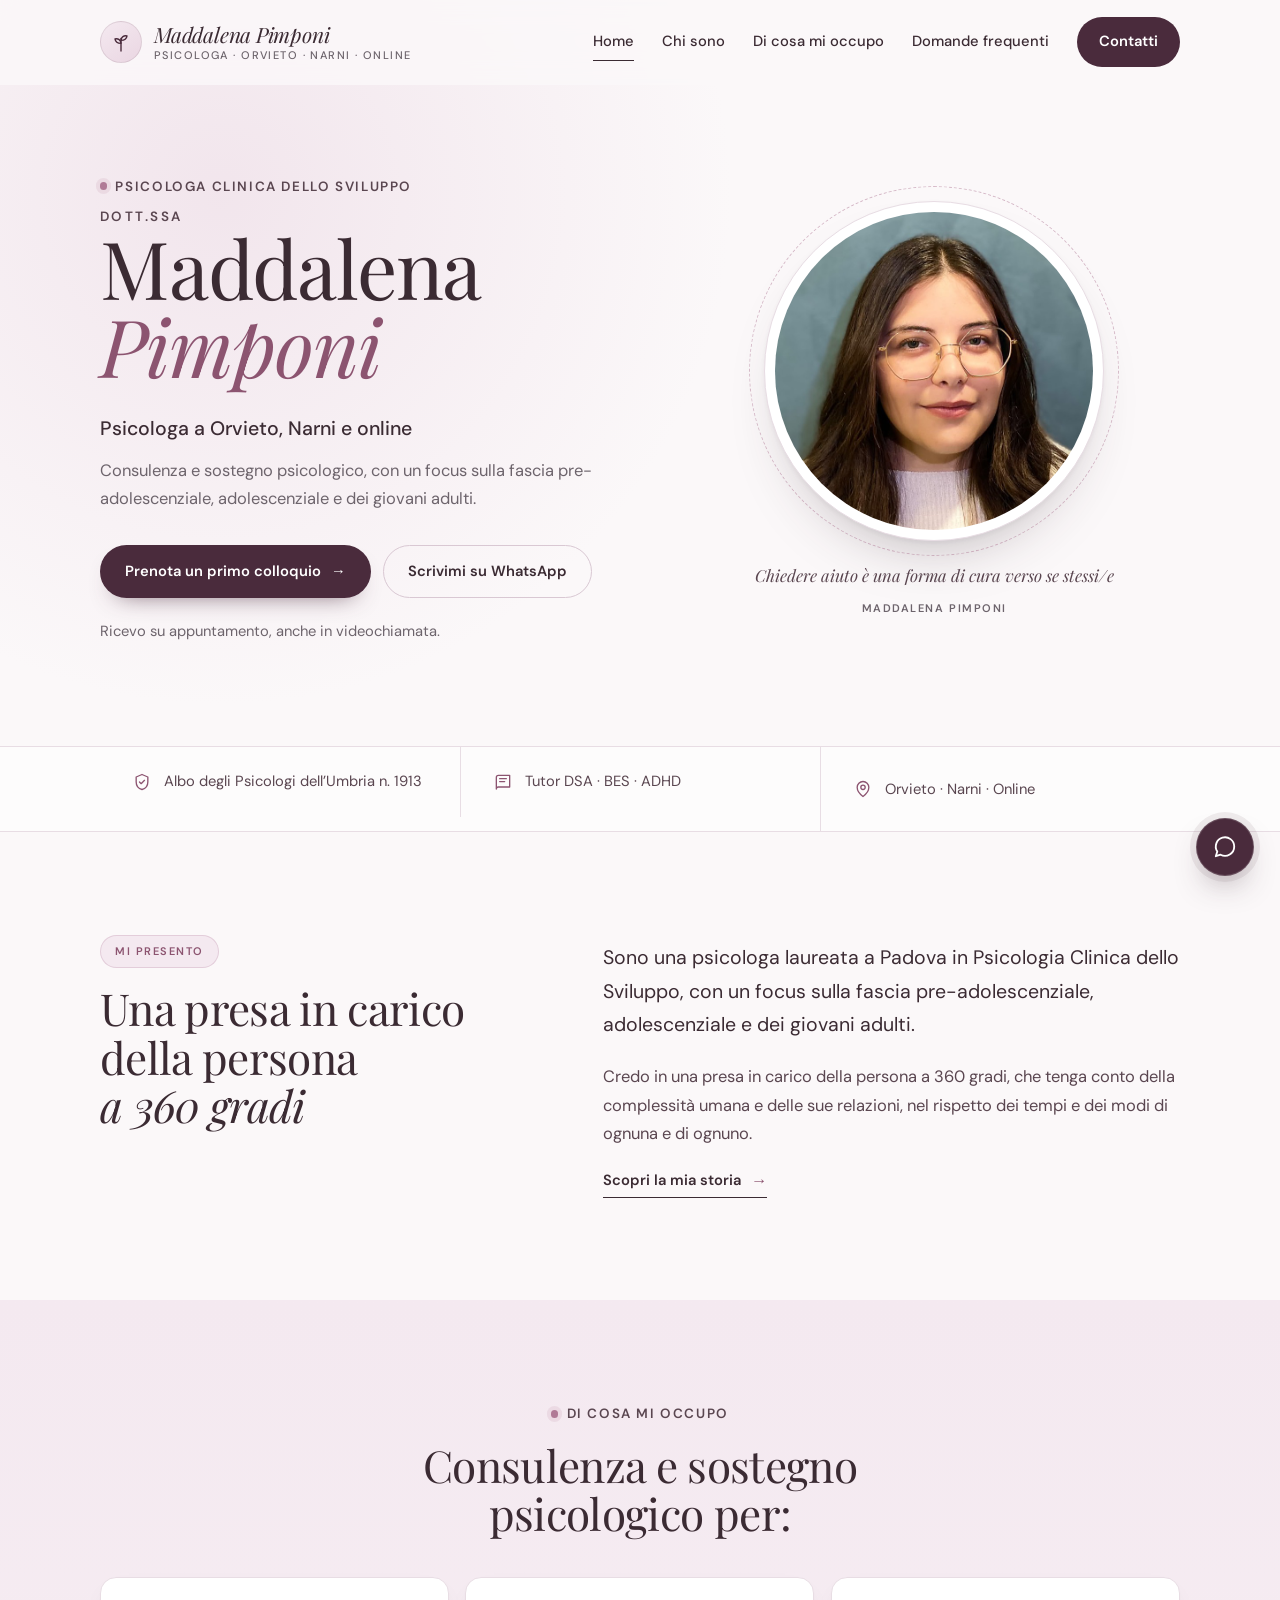
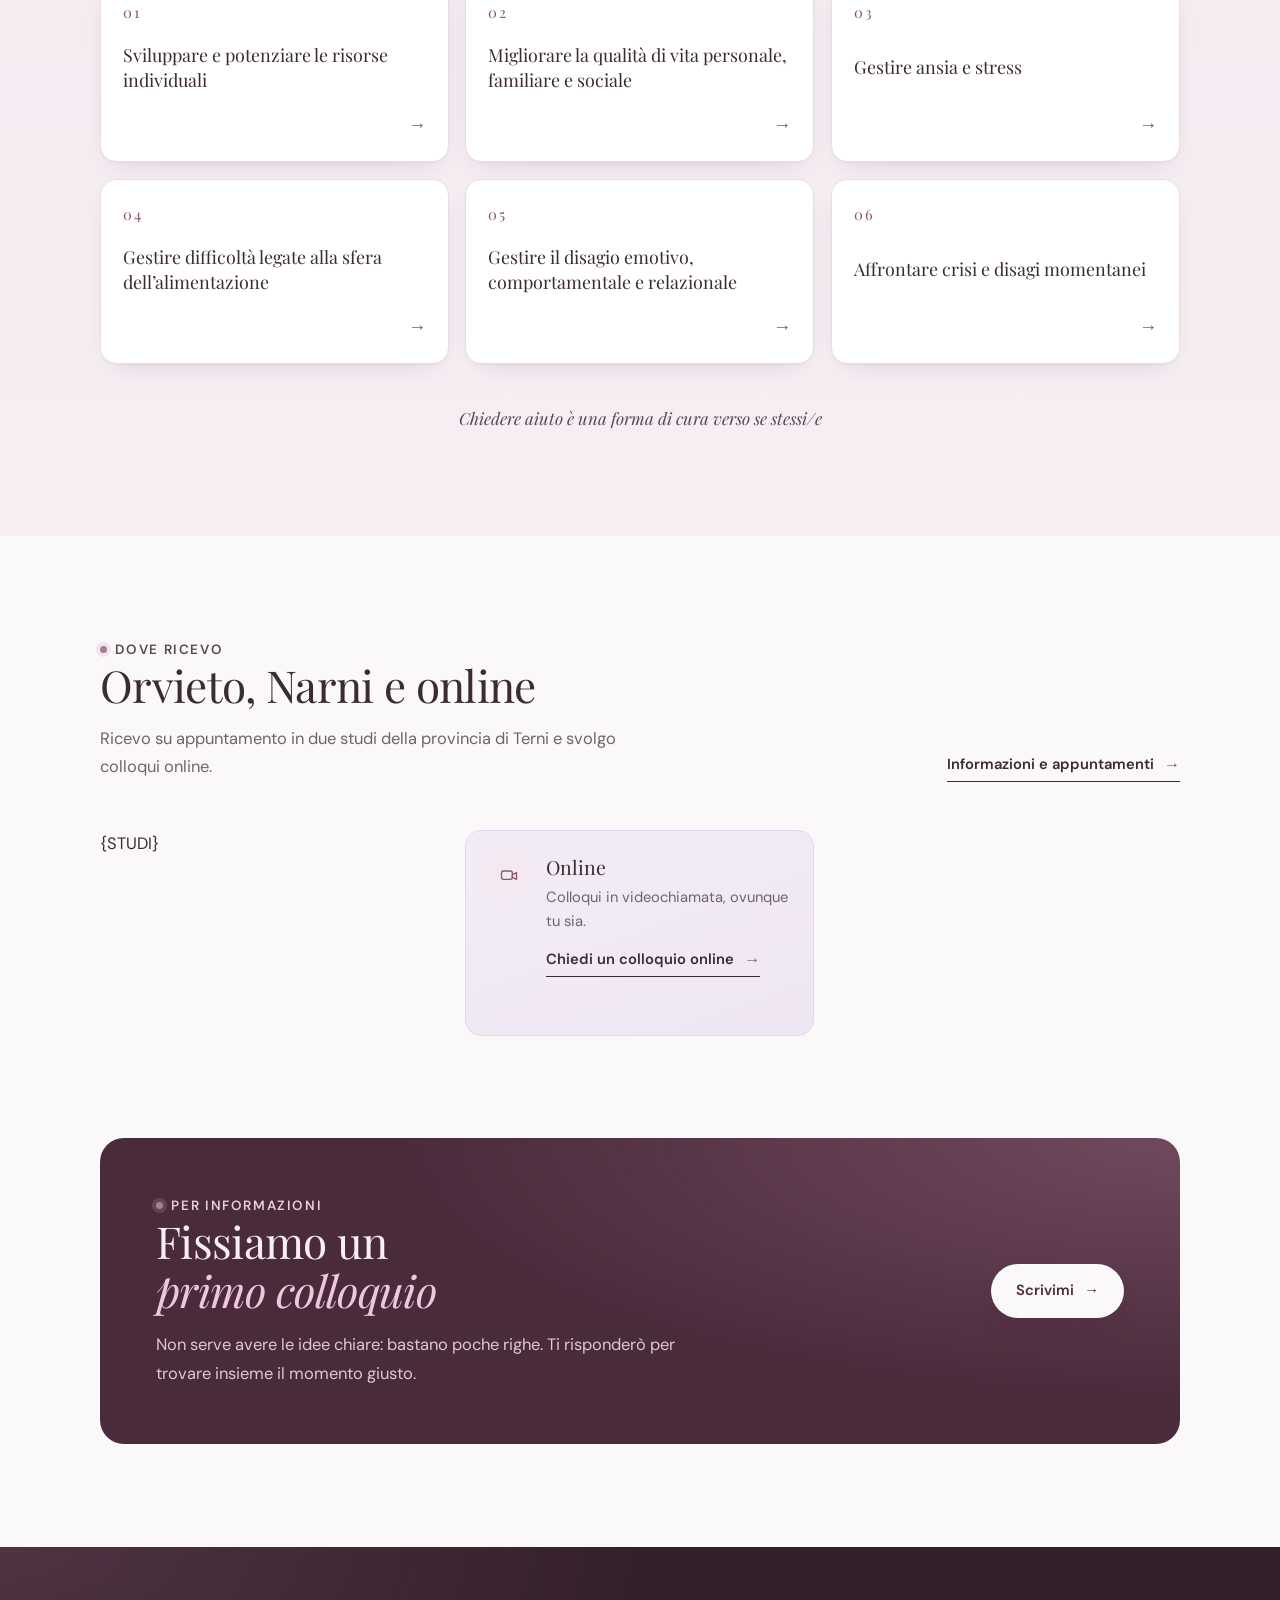
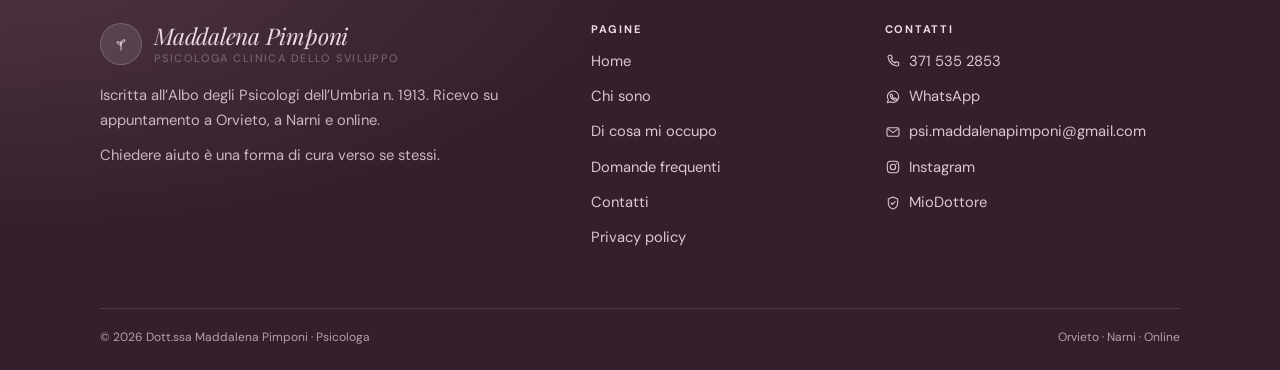
==== static/index.html @ f194bca0 "Sito statico su develop: rimossa app .NET e file Render, pubblicazione GitHub Pages da main" ====
<!DOCTYPE html>
<html lang="it">

<head>
    <meta charset="utf-8" />
    <meta name="viewport" content="width=device-width, initial-scale=1.0" />
    <title>Home · Maddalena Pimponi, psicologa</title>
    <link rel="icon" href="./favicon.ico" sizes="48x48" />
    <link rel="icon" type="image/png" href="./favicon.png" sizes="512x512" />
    <link rel="icon" type="image/svg+xml" href="./favicon.svg" />
    <link rel="apple-touch-icon" href="./apple-touch-icon.png" />
    <link rel="stylesheet" href="./site.css" />
    <meta name="description" content="Psicologa clinica dello sviluppo a Orvieto, Narni e online: consulenza e sostegno psicologico per pre-adolescenti, adolescenti e giovani adulti." />
    
    <link rel="canonical" href="https://psicologamaddalenapimponi.it/" />
    <meta property="og:url" content="https://psicologamaddalenapimponi.it/" />
    <meta property="og:type" content="website" />
    <meta property="og:locale" content="it_IT" />
    <meta property="og:site_name" content="Dott.ssa Maddalena Pimponi" />
    <meta property="og:title" content="Home · Maddalena Pimponi, psicologa" />
    <meta property="og:description" content="Psicologa clinica dello sviluppo a Orvieto, Narni e online: consulenza e sostegno psicologico per pre-adolescenti, adolescenti e giovani adulti." />
    <meta property="og:image" content="https://psicologamaddalenapimponi.it/images/maddalena-ritratto.jpg" />
    <meta property="og:image:width" content="720" />
    <meta property="og:image:height" content="720" />
    <meta name="twitter:card" content="summary_large_image" />
    <script type="application/ld+json">{"@context":"https://schema.org","@type":"Psychologist","name":"Dott.ssa Maddalena Pimponi","description":"Psicologa clinica dello sviluppo a Orvieto, Narni e online: consulenza e sostegno psicologico per pre-adolescenti, adolescenti e giovani adulti.","url":"https://psicologamaddalenapimponi.it/","image":"https://psicologamaddalenapimponi.it/images/maddalena-ritratto.jpg","telephone":"+393715352853","email":"psi.maddalenapimponi@gmail.com","areaServed":["Orvieto","Narni"],"location":[{"@type":"Place","name":"Centro Diagnostico Eolo","address":{"@type":"PostalAddress","streetAddress":"Piazza del Fanello, 27","addressLocality":"Orvieto","addressRegion":"TR","addressCountry":"IT"}},{"@type":"Place","name":"SALUS Poliambulatorio medico e fisioterapico","address":{"@type":"PostalAddress","streetAddress":"Via Tuderte, 428/A","addressLocality":"Narni","addressRegion":"TR","addressCountry":"IT"}}]}</script>
</head>

<body>
    <a class="skip-link" href="#contenuto">Vai al contenuto</a>

<header class="site-header" id="site-header">
    <div class="header-inner">
        <a class="brand" href="./" aria-label="Maddalena Pimponi, pagina iniziale">
            <span class="brand-mark" aria-hidden="true"><svg viewBox="0 0 24 24" fill="none" stroke="currentColor" stroke-width="1.4" stroke-linecap="round" stroke-linejoin="round"><path d="M12 21V8.5"/><path d="M12 13.4c-3.4 0-5.6-1.8-6-4.5 3.3-.6 5.7 1 6 4.5Z"/><path d="M12 10.4c3.4 0 5.6-1.8 6-4.5-3.3-.6-5.7 1-6 4.5Z"/></svg></span>
            <span class="brand-text">
                <span class="brand-signature">Maddalena Pimponi</span>
                <span class="brand-subtitle">Psicologa · Orvieto · Narni · Online</span>
            </span>
        </a>

        <nav class="desktop-nav" aria-label="Navigazione principale">
            <a href="./" class="active" aria-current="page">Home</a><a href="./chi-sono/">Chi sono</a><a href="./di-cosa-mi-occupo/">Di cosa mi occupo</a><a href="./domande-frequenti/">Domande frequenti</a>
            <a class="nav-contact" href="./contatti/">Contatti</a>
        </nav>

        <details class="mobile-nav">
            <summary aria-label="Apri il menu">
                <svg viewBox="0 0 24 24" fill="none" stroke="currentColor" stroke-width="1.8" stroke-linecap="round" aria-hidden="true">
                    <path d="M4 7h16M4 12h16M4 17h16" />
                </svg>
                Menu
            </summary>
            <nav aria-label="Navigazione principale">
                <a href="./" class="active" aria-current="page">Home</a><a href="./chi-sono/">Chi sono</a><a href="./di-cosa-mi-occupo/">Di cosa mi occupo</a><a href="./domande-frequenti/">Domande frequenti</a><a href="./contatti/">Contatti</a><a href="./privacy/">Privacy policy</a>
            </nav>
        </details>
    </div>
</header>

    <main id="contenuto" tabindex="-1">
<section class="hero section-shell">
    <div class="hero-copy">
        <p class="eyebrow"><span class="spiral-mark" aria-hidden="true"></span>Psicologa clinica dello sviluppo</p>
        <h1><span class="hero-prefix">Dott.ssa</span>Maddalena<br /><em>Pimponi</em></h1>
        <p class="hero-subtitle">Psicologa a Orvieto, Narni e online</p>
        <p class="hero-description">Consulenza e sostegno psicologico, con un focus sulla fascia pre-adolescenziale, adolescenziale e dei giovani adulti.</p>
        <div class="button-row">
            <a class="button button-primary" href="./contatti/">Prenota un primo colloquio <span aria-hidden="true">→</span></a>
            <a class="button button-outline" href="https://wa.me/393715352853" target="_blank" rel="noopener noreferrer">Scrivimi su WhatsApp</a>
        </div>
        <p class="hero-note">Ricevo su appuntamento, anche in videochiamata.</p>
    </div>

    <div class="hero-art">
        <figure class="hero-figure">
            <span class="portrait-circle portrait-circle--hero">
                <img src="./images/maddalena-ritratto.jpg" alt="Ritratto della Dott.ssa Maddalena Pimponi" width="720" height="720" fetchpriority="high" decoding="async" />
            </span>
            <figcaption class="hero-caption">
                <span class="hero-caption-quote">Chiedere aiuto è una forma di cura verso <span class="nowrap">se stessi/e</span></span>
                <span class="hero-caption-name">Maddalena Pimponi</span>
            </figcaption>
        </figure>
    </div>
</section>

<section class="trust-strip">
    <div class="section-shell trust-inner">
        <p class="trust-item">
            <svg viewBox="0 0 24 24" fill="none" stroke="currentColor" stroke-width="1.6" stroke-linecap="round" stroke-linejoin="round" aria-hidden="true"><path d="M12 3 5 6v6c0 4.2 2.9 7.9 7 9 4.1-1.1 7-4.8 7-9V6l-7-3Z"/><path d="m9 12 2 2 4-4"/></svg>
            Albo degli Psicologi dell’Umbria n. 1913
        </p>
        <p class="trust-item">
            <svg viewBox="0 0 24 24" fill="none" stroke="currentColor" stroke-width="1.6" stroke-linecap="round" stroke-linejoin="round" aria-hidden="true"><path d="M4 6.5A2.5 2.5 0 0 1 6.5 4H20v14H6.5A2.5 2.5 0 0 0 4 20.5v-14Z"/><path d="M8 8h8M8 11.5h6"/></svg>
            Tutor&nbsp;DSA&nbsp;·&nbsp;BES&nbsp;·&nbsp;ADHD
        </p>
        <p class="trust-item">
            <svg viewBox="0 0 24 24" fill="none" stroke="currentColor" stroke-width="1.6" stroke-linecap="round" stroke-linejoin="round" aria-hidden="true"><path d="M12 21s7-5.1 7-11a7 7 0 1 0-14 0c0 5.9 7 11 7 11Z"/><circle cx="12" cy="10" r="2.6"/></svg>
            Orvieto · Narni · Online
        </p>
    </div>
</section>

<section class="section section-white">
    <div class="section-shell intro-grid">
        <div>
            <span class="label-tag">Mi presento</span>
            <h2>Una presa in carico<br />della persona<br /><em>a 360 gradi</em></h2>
        </div>
        <div class="intro-text">
            <p>Sono una psicologa laureata a Padova in Psicologia Clinica dello Sviluppo, con un focus sulla fascia pre-adolescenziale, adolescenziale e dei giovani adulti.</p>
            <p>Credo in una presa in carico della persona a 360 gradi, che tenga conto della complessità umana e delle sue relazioni, nel rispetto dei tempi e dei modi di ognuna e di ognuno.</p>
            <a class="text-link" href="./chi-sono/">Scopri la mia storia <span aria-hidden="true">→</span></a>
        </div>
    </div>
</section>

<section class="section section-blush">
    <div class="section-shell centered">
        <p class="eyebrow eyebrow--center"><span class="spiral-mark" aria-hidden="true"></span>Di cosa mi occupo</p>
        <h2 class="section-heading">Consulenza e sostegno<br />psicologico per:</h2>
        <div class="paper-grid">
            <a class="paper-card" href="./di-cosa-mi-occupo/#risorse">
                <span class="paper-index">01</span>
                <span class="paper-title">Sviluppare e potenziare le risorse individuali</span>
                <span class="card-arrow" aria-hidden="true">→</span>
            </a>
            <a class="paper-card" href="./di-cosa-mi-occupo/#qualita">
                <span class="paper-index">02</span>
                <span class="paper-title">Migliorare la qualità di vita personale, familiare e sociale</span>
                <span class="card-arrow" aria-hidden="true">→</span>
            </a>
            <a class="paper-card" href="./di-cosa-mi-occupo/#ansia">
                <span class="paper-index">03</span>
                <span class="paper-title">Gestire ansia e stress</span>
                <span class="card-arrow" aria-hidden="true">→</span>
            </a>
            <a class="paper-card" href="./di-cosa-mi-occupo/#alimentazione">
                <span class="paper-index">04</span>
                <span class="paper-title">Gestire difficoltà legate alla sfera dell’alimentazione</span>
                <span class="card-arrow" aria-hidden="true">→</span>
            </a>
            <a class="paper-card" href="./di-cosa-mi-occupo/#disagio">
                <span class="paper-index">05</span>
                <span class="paper-title">Gestire il disagio emotivo, comportamentale e relazionale</span>
                <span class="card-arrow" aria-hidden="true">→</span>
            </a>
            <a class="paper-card" href="./di-cosa-mi-occupo/#crisi">
                <span class="paper-index">06</span>
                <span class="paper-title">Affrontare crisi e disagi momentanei</span>
                <span class="card-arrow" aria-hidden="true">→</span>
            </a>
        </div>
        <p class="handwritten">Chiedere aiuto è una forma di cura verso se stessi/e</p>
    </div>
</section>

<section class="section section-white">
    <div class="section-shell">
        <div class="section-heading-row">
            <div>
                <p class="eyebrow"><span class="spiral-mark" aria-hidden="true"></span>Dove ricevo</p>
                <h2>Orvieto, Narni e online</h2>
                <p class="muted">Ricevo su appuntamento in due studi della provincia di Terni e svolgo colloqui online.</p>
            </div>
            <a class="text-link" href="./contatti/">Informazioni e appuntamenti <span aria-hidden="true">→</span></a>
        </div>
        <div class="location-grid">
{STUDI}
            <article class="location-card location-online">
                <span class="location-icon" aria-hidden="true">
                    <svg viewBox="0 0 24 24" fill="none" stroke="currentColor" stroke-width="1.6" stroke-linecap="round" stroke-linejoin="round" aria-hidden="true"><rect x="3" y="6" width="13" height="10" rx="2.5"/><path d="M16 10.5 21 8v8l-5-2.5V10.5Z"/></svg>
                </span>
                <div>
                    <h3>Online</h3>
                    <p>Colloqui in videochiamata, ovunque tu sia.</p>
                    <a class="text-link" href="./contatti/">Chiedi un colloquio online <span aria-hidden="true">→</span></a>
                </div>
            </article>
        </div>
    </div>
</section>

<section class="section section-white section--flush-top">
    <div class="section-shell">
        <div class="closing-cta">
            <div>
                <p class="eyebrow"><span class="spiral-mark" aria-hidden="true"></span>Per informazioni</p>
                <h2>Fissiamo un<br /><em>primo colloquio</em></h2>
                <p>Non serve avere le idee chiare: bastano poche righe. Ti risponderò per trovare insieme il momento giusto.</p>
            </div>
            <a class="button button-primary" href="./contatti/">Scrivimi <span aria-hidden="true">→</span></a>
        </div>
    </div>
</section>
    </main>

    <footer class="site-footer">
    <div class="footer-inner">
        <div class="footer-about">
            <a class="brand" href="./">
                <span class="brand-mark" aria-hidden="true"><svg viewBox="0 0 24 24" fill="none" stroke="currentColor" stroke-width="1.4" stroke-linecap="round" stroke-linejoin="round"><path d="M12 21V8.5"/><path d="M12 13.4c-3.4 0-5.6-1.8-6-4.5 3.3-.6 5.7 1 6 4.5Z"/><path d="M12 10.4c3.4 0 5.6-1.8 6-4.5-3.3-.6-5.7 1-6 4.5Z"/></svg></span>
                <span class="brand-text">
                    <span class="brand-signature">Maddalena Pimponi</span>
                    <span class="brand-subtitle">Psicologa clinica dello sviluppo</span>
                </span>
            </a>
            <p>Iscritta all’Albo degli Psicologi dell’Umbria n. 1913. Ricevo su appuntamento a Orvieto, a Narni e online.</p>
            <p>Chiedere aiuto è una forma di cura verso se stessi.</p>
        </div>

        <div>
            <h2>Pagine</h2>
            <a href="./">Home</a>
            <a href="./chi-sono/">Chi sono</a>
            <a href="./di-cosa-mi-occupo/">Di cosa mi occupo</a>
            <a href="./domande-frequenti/">Domande frequenti</a>
            <a href="./contatti/">Contatti</a>
            <a href="./privacy/">Privacy policy</a>
        </div>

        <div>
            <h2>Contatti</h2>
            <a href="tel:+393715352853"><svg viewBox="0 0 24 24" fill="none" stroke="currentColor" stroke-width="1.6" stroke-linecap="round" aria-hidden="true"><path d="M6.5 3.5h3l1.5 4-2 1.5a12 12 0 0 0 6 6l1.5-2 4 1.5v3a2 2 0 0 1-2.2 2A17 17 0 0 1 4.5 5.7a2 2 0 0 1 2-2.2Z"/></svg>371 535 2853</a>
            <a href="https://wa.me/393715352853" target="_blank" rel="noopener noreferrer"><svg viewBox="0 0 24 24" fill="none" stroke="currentColor" stroke-width="1.6" stroke-linecap="round" stroke-linejoin="round" aria-hidden="true"><path d="M20.5 11.6a8.5 8.5 0 0 1-12.6 7.5L3.5 20.5l1.4-4.3A8.5 8.5 0 1 1 20.5 11.6Z"/><path d="M8.7 8.4c.3-.5.7-.5 1-.5h.6c.2 0 .4.1.5.4l.7 1.6c.1.3 0 .5-.2.7l-.5.6a6 6 0 0 0 3.1 3.1l.6-.5c.2-.2.4-.3.7-.2l1.6.7c.3.1.4.3.4.5v.6c0 .4-.1.8-.6 1a2 2 0 0 1-1.5.4 9 9 0 0 1-7.3-7.3 2 2 0 0 1 .4-1.6Z"/></svg>WhatsApp</a>
            <a href="mailto:psi.maddalenapimponi@gmail.com"><svg viewBox="0 0 24 24" fill="none" stroke="currentColor" stroke-width="1.6" stroke-linecap="round" stroke-linejoin="round" aria-hidden="true"><rect x="3" y="5.5" width="18" height="13" rx="2.5"/><path d="m4 7 8 6 8-6"/></svg>psi.maddalenapimponi@gmail.com</a>
            <a href="https://www.instagram.com/psi.maddalenapimponi/" target="_blank" rel="noopener noreferrer"><svg viewBox="0 0 24 24" fill="none" stroke="currentColor" stroke-width="1.6" stroke-linecap="round" aria-hidden="true"><rect x="3.5" y="3.5" width="17" height="17" rx="5"/><circle cx="12" cy="12" r="4"/><circle cx="17" cy="7" r="1" fill="currentColor" stroke="none"/></svg>Instagram</a>
            <a href="https://www.miodottore.it/profilo/maddalena-pimponi" target="_blank" rel="noopener noreferrer"><svg viewBox="0 0 24 24" fill="none" stroke="currentColor" stroke-width="1.6" stroke-linecap="round" stroke-linejoin="round" aria-hidden="true"><path d="M12 3 5 6v6c0 4.2 2.9 7.9 7 9 4.1-1.1 7-4.8 7-9V6l-7-3Z"/><path d="m9 12 2 2 4-4"/></svg>MioDottore</a>
        </div>
    </div>

    <div class="footer-bottom">
        <span>© <span id="anno-corrente">2026</span> Dott.ssa Maddalena Pimponi · Psicologa</span>
        <span>Orvieto · Narni · Online</span>
    </div>
</footer>

<a class="whatsapp-float" href="https://wa.me/393715352853" target="_blank" rel="noopener noreferrer" aria-label="Scrivimi su WhatsApp">
    <svg viewBox="0 0 24 24" fill="none" stroke="currentColor" stroke-width="1.7" stroke-linecap="round" stroke-linejoin="round" aria-hidden="true">
        <path d="M20.5 11.6a8.5 8.5 0 0 1-12.6 7.5L3.5 20.5l1.4-4.3A8.5 8.5 0 1 1 20.5 11.6Z" />
    </svg>
</a>

    <script src="./js/navigation.js"></script>
</body>

</html>
---- static/site.css ----
/* ==========================================================================
   Sito Maddalena Pimponi · design system
   Palette calda e desaturata, tipografia editoriale, spaziature fluide.
   ========================================================================== */

/* Font self-hosted (licenza SIL OFL in fonts/OFL.txt): nessuna richiesta ai server di Google,
   così il sito non trasmette l'indirizzo IP del visitatore a terzi prima di qualsiasi consenso. */
@font-face {
    font-family: "DM Sans";
    font-style: normal;
    font-weight: 400 700;
    font-display: swap;
    src: url("fonts/dmsans.woff2") format("woff2");
    unicode-range: U+0000-00FF, U+0131, U+0152-0153, U+02BB-02BC, U+02C6, U+02DA, U+02DC, U+0304, U+0308, U+0329, U+2000-206F, U+20AC, U+2122, U+2191, U+2193, U+2212, U+2215, U+FEFF, U+FFFD;
}

@font-face {
    font-family: "Playfair Display";
    font-style: normal;
    font-weight: 400 900;
    font-display: swap;
    src: url("fonts/playfair.woff2") format("woff2");
    unicode-range: U+0000-00FF, U+0131, U+0152-0153, U+02BB-02BC, U+02C6, U+02DA, U+02DC, U+0304, U+0308, U+0329, U+2000-206F, U+20AC, U+2122, U+2191, U+2193, U+2212, U+2215, U+FEFF, U+FFFD;
}

@font-face {
    font-family: "Playfair Display";
    font-style: italic;
    font-weight: 400 900;
    font-display: swap;
    src: url("fonts/playfair-italic.woff2") format("woff2");
    unicode-range: U+0000-00FF, U+0131, U+0152-0153, U+02BB-02BC, U+02C6, U+02DA, U+02DC, U+0304, U+0308, U+0329, U+2000-206F, U+20AC, U+2122, U+2191, U+2193, U+2212, U+2215, U+FEFF, U+FFFD;
}

:root {
    /* Colori */
    --ink: #3b2b33;
    --ink-soft: #5a4650;
    --muted: #6d646c;
    --rose: #b07a96;
    --rose-text: #8c5470;
    --plum: #4a2b3c;
    --plum-deep: #34202c;
    --blush: #f4e9f0;
    --blush-strong: #ead6e2;
    --sand: #f7f1e8;
    --paper: #fbf8f9;
    --white: #fff;
    --line: #e8dde4;
    --line-strong: #d9c8d3;

    /* Tipografia fluida */
    --text-xs: clamp(.78rem, .76rem + .1vw, .84rem);
    --text-sm: clamp(.86rem, .84rem + .12vw, .92rem);
    --text-base: clamp(.95rem, .93rem + .15vw, 1.03rem);
    --text-lead: clamp(1.05rem, 1rem + .35vw, 1.22rem);
    --text-h3: clamp(1.15rem, 1.05rem + .45vw, 1.4rem);
    --text-h2: clamp(1.85rem, 1.5rem + 1.6vw, 2.75rem);
    --text-h1: clamp(2.6rem, 1.9rem + 3.2vw, 4.2rem);

    /* Forme e ombre */
    --radius-sm: 10px;
    --radius: 16px;
    --radius-lg: 24px;
    --radius-arch: 220px 220px 26px 26px;
    --shadow-1: 0 1px 2px rgba(59, 43, 51, .04), 0 10px 26px -16px rgba(59, 43, 51, .25);
    --shadow-2: 0 2px 4px rgba(59, 43, 51, .05), 0 30px 60px -32px rgba(59, 43, 51, .38);

    /* Spazi */
    --content: 1080px;
    --content-narrow: 720px;
    --gutter: clamp(20px, 5vw, 56px);
    --section-y: clamp(64px, 8vw, 118px);
}

* { box-sizing: border-box; }

html {
    scroll-behavior: smooth;
    scroll-padding-top: 150px;
    -webkit-text-size-adjust: 100%;
}

body {
    margin: 0;
    color: var(--ink);
    background: var(--paper);
    font-family: "DM Sans", "Segoe UI", Arial, sans-serif;
    font-size: var(--text-base);
    line-height: 1.72;
    -webkit-font-smoothing: antialiased;
    text-rendering: optimizeLegibility;
}

img, iframe { max-width: 100%; }
img { display: block; height: auto; }
a { color: inherit; }

h1, h2, h3 {
    margin: 0;
    font-family: "Playfair Display", Georgia, serif;
    font-weight: 400;
    line-height: 1.1;
    letter-spacing: -.015em;
    text-wrap: balance;
}

h1 { font-size: var(--text-h1); }
h2 { font-size: var(--text-h2); }
h3 { font-size: var(--text-h3); line-height: 1.3; letter-spacing: 0; }
p { margin: 0 0 1em; }
p:last-child { margin-bottom: 0; }

::selection { background: var(--blush-strong); color: var(--plum-deep); }

a:focus-visible,
button:focus-visible,
summary:focus-visible,
input:focus-visible,
textarea:focus-visible,
select:focus-visible {
    outline: 3px solid var(--rose);
    outline-offset: 3px;
    border-radius: 4px;
}

/* ---------- Struttura ---------- */

.section-shell {
    width: min(var(--content), calc(100% - 2 * var(--gutter)));
    margin-inline: auto;
}

.section { padding-block: var(--section-y); }
.section--flush-top { padding-top: 0; }
.section-white { background: var(--paper); }
.section-blush { background: linear-gradient(180deg, var(--blush), #f7eff4); }
.centered { text-align: center; }
.muted { color: var(--muted); }

.section-heading { margin: .35em 0 .9em; }

.eyebrow {
    display: flex;
    align-items: center;
    gap: .6em;
    margin: 0 0 .9em;
    color: var(--ink-soft);
    font-size: var(--text-xs);
    font-weight: 600;
    letter-spacing: .12em;
    text-transform: uppercase;
}

.eyebrow--center { justify-content: center; }

.spiral-mark {
    width: .55em;
    height: .55em;
    flex: 0 0 auto;
    border-radius: 50%;
    background: var(--rose);
    box-shadow: 0 0 0 4px rgba(176, 122, 150, .14);
}

/* ---------- Header ---------- */

.skip-link {
    position: absolute;
    left: 12px;
    top: -64px;
    z-index: 60;
    padding: 12px 18px;
    color: var(--white);
    background: var(--plum);
    border-radius: 0 0 12px 12px;
    font-size: var(--text-sm);
    font-weight: 600;
    text-decoration: none;
    transition: top .18s ease;
}

.skip-link:focus { top: 0; }

.site-header {
    position: sticky;
    top: 0;
    z-index: 40;
    background: rgba(251, 248, 249, .82);
    border-bottom: 1px solid transparent;
    backdrop-filter: saturate(140%) blur(14px);
    transition: border-color .2s ease, box-shadow .2s ease, background .2s ease;
}

.site-header.is-scrolled {
    background: rgba(251, 248, 249, .95);
    border-bottom-color: var(--line);
    box-shadow: 0 10px 30px -24px rgba(59, 43, 51, .45);
}

.header-inner {
    width: min(var(--content), calc(100% - 2 * var(--gutter)));
    min-height: 84px;
    margin-inline: auto;
    display: flex;
    align-items: center;
    justify-content: space-between;
    gap: clamp(16px, 4vw, 40px);
}

.brand {
    display: flex;
    align-items: center;
    gap: 12px;
    text-decoration: none;
    line-height: 1.15;
}

.brand-mark {
    width: 42px;
    height: 42px;
    flex: 0 0 auto;
    display: grid;
    place-items: center;
    color: var(--plum);
    background: linear-gradient(145deg, var(--blush), var(--blush-strong));
    border: 1px solid rgba(74, 43, 60, .12);
    border-radius: 50%;
}

.brand-mark svg { width: 24px; height: 24px; }

.brand-text { display: flex; flex-direction: column; gap: 3px; }

.brand-signature {
    font-family: "Playfair Display", Georgia, serif;
    font-size: 21px;
    font-style: italic;
    letter-spacing: -.01em;
}

.brand-subtitle {
    color: var(--muted);
    font-size: 11px;
    font-weight: 500;
    letter-spacing: .13em;
    text-transform: uppercase;
}

.desktop-nav {
    display: flex;
    align-items: center;
    gap: clamp(14px, 2.2vw, 28px);
}

.desktop-nav a {
    position: relative;
    padding-block: 6px;
    font-size: var(--text-sm);
    font-weight: 500;
    text-decoration: none;
    white-space: nowrap;
}

.desktop-nav a::after {
    position: absolute;
    left: 0;
    right: 0;
    bottom: 0;
    height: 1px;
    background: currentColor;
    content: "";
    transform: scaleX(0);
    transform-origin: left;
    transition: transform .22s ease;
}

.desktop-nav a:hover::after,
.desktop-nav a.active::after { transform: scaleX(1); }

.desktop-nav .nav-contact {
    padding: 12px 22px;
    color: var(--white);
    background: var(--plum);
    border-radius: 999px;
    font-weight: 600;
    transition: background .2s ease, transform .2s ease;
}

.desktop-nav .nav-contact::after { content: none; }
.desktop-nav .nav-contact:hover { background: var(--plum-deep); transform: translateY(-1px); }

.mobile-nav { display: none; position: relative; }

/* ---------- Bottoni e link ---------- */

.button {
    min-height: 50px;
    padding: 13px 24px;
    display: inline-flex;
    align-items: center;
    justify-content: center;
    gap: 10px;
    border: 1px solid transparent;
    border-radius: 999px;
    font: inherit;
    font-size: var(--text-sm);
    font-weight: 600;
    text-decoration: none;
    cursor: pointer;
    transition: transform .2s ease, background .2s ease, border-color .2s ease, color .2s ease, box-shadow .2s ease;
}

.button:hover { transform: translateY(-2px); }
.button:active { transform: translateY(0); }

.button-primary {
    color: var(--white);
    background: var(--plum);
    box-shadow: 0 12px 24px -16px rgba(74, 43, 60, .8);
}

.button-primary:hover { background: var(--plum-deep); }

.button-outline {
    color: var(--ink);
    background: transparent;
    border-color: var(--line-strong);
}

.button-outline:hover { background: rgba(255, 255, 255, .7); border-color: var(--ink-soft); }

.button-row { display: flex; flex-wrap: wrap; gap: 12px; }

.text-link {
    display: inline-flex;
    align-items: center;
    gap: 10px;
    padding-bottom: 2px;
    border-bottom: 1px solid currentColor;
    font-size: var(--text-sm);
    font-weight: 600;
    text-decoration: none;
    transition: gap .2s ease, color .2s ease;
}

.text-link span { color: var(--rose-text); font-size: 1.1em; transition: transform .2s ease; }
.text-link:hover { gap: 14px; }

/* ---------- Hero home ---------- */

.hero {
    position: relative;
    padding-block: clamp(48px, 7vw, 92px) clamp(56px, 8vw, 104px);
    display: grid;
    grid-template-columns: minmax(0, 1.02fr) minmax(0, .98fr);
    align-items: center;
    gap: clamp(36px, 6vw, 80px);
}

.hero::before {
    position: absolute;
    z-index: -1;
    top: -18%;
    left: -10%;
    width: 62vw;
    height: 62vw;
    max-width: 760px;
    max-height: 760px;
    background: radial-gradient(circle at 30% 30%, rgba(234, 214, 226, .55), transparent 68%);
    content: "";
    pointer-events: none;
}

.hero-copy { max-width: 34em; }

.hero h1 {
    margin: .1em 0 .35em;
    font-size: clamp(2.9rem, 2rem + 4.2vw, 5rem);
    line-height: .98;
}

.hero h1 em {
    font-style: italic;
    color: var(--rose-text);
}

.hero-prefix {
    display: block;
    margin-bottom: .35em;
    color: var(--ink-soft);
    font-family: "DM Sans", sans-serif;
    font-size: var(--text-xs);
    font-weight: 600;
    letter-spacing: .18em;
    text-transform: uppercase;
}

.hero-subtitle {
    margin-bottom: .55em;
    font-size: var(--text-lead);
    font-weight: 500;
}

.hero-description {
    max-width: 33em;
    margin-bottom: 1.9em;
    color: var(--muted);
}

.hero-note {
    margin-top: 1.4em;
    color: var(--muted);
    font-size: var(--text-sm);
}

.hero-art {
    position: relative;
    display: grid;
    justify-items: center;
}

.hero-figure {
    margin: 0;
    display: grid;
    justify-items: center;
    gap: 22px;
}

.portrait-circle {
    position: relative;
    display: block;
    aspect-ratio: 1;
    padding: 10px;
    background: var(--white);
    border: 1px solid var(--line);
    border-radius: 50%;
    box-shadow: var(--shadow-2);
}

.portrait-circle::after {
    position: absolute;
    inset: -16px;
    border: 1px dashed rgba(176, 122, 150, .5);
    border-radius: 50%;
    content: "";
    pointer-events: none;
}

.portrait-rect {
    position: relative;
    display: block;
    width: min(420px, 100%);
    aspect-ratio: 3 / 4;
    padding: 10px;
    background: var(--white);
    border: 1px solid var(--line);
    border-radius: 30px;
    box-shadow: var(--shadow-2);
}

.portrait-rect img {
    width: 100%;
    height: 100%;
    object-fit: cover;
    object-position: 50% 28%;
    border-radius: 21px;
}

.portrait-circle img {
    width: 100%;
    height: 100%;
    object-fit: cover;
    object-position: 50% 30%;
    border-radius: 50%;
}

.portrait-circle--hero { width: min(340px, 100%); }

.hero-caption {
    max-width: 34ch;
    text-align: center;
}

.hero-caption-quote {
    display: block;
    color: var(--ink-soft);
    font-family: "Playfair Display", Georgia, serif;
    font-size: 1.04rem;
    font-style: italic;
    line-height: 1.55;
}

.hero-caption-name {
    display: block;
    margin-top: 10px;
    color: var(--muted);
    font-size: 11px;
    font-weight: 600;
    letter-spacing: .14em;
    text-transform: uppercase;
}

/* ---------- Striscia di fiducia ---------- */

.trust-strip {
    border-block: 1px solid var(--line);
    background: rgba(255, 255, 255, .6);
}

.trust-inner {
    display: grid;
    grid-template-columns: repeat(3, 1fr);
    gap: 0;
}

.trust-item {
    padding: 22px clamp(12px, 2.5vw, 32px);
    display: flex;
    align-items: center;
    gap: 12px;
    font-size: var(--text-sm);
    color: var(--ink-soft);
}

.trust-item + .trust-item { border-left: 1px solid var(--line); }

.trust-item svg { width: 20px; height: 20px; flex: 0 0 auto; color: var(--rose-text); }

/* ---------- Home: mi presento ---------- */

.intro-grid {
    display: grid;
    grid-template-columns: .85fr 1.15fr;
    gap: clamp(28px, 6vw, 96px);
    align-items: start;
}

.label-tag {
    display: inline-block;
    margin-bottom: 1.1em;
    padding: 6px 14px;
    color: var(--rose-text);
    background: var(--blush);
    border: 1px solid rgba(176, 122, 150, .25);
    border-radius: 999px;
    font-size: 11px;
    font-weight: 600;
    letter-spacing: .14em;
    text-transform: uppercase;
}

.intro-grid h2 { margin-top: .1em; }

.intro-text { padding-top: 6px; }
.intro-text p { margin-bottom: 1.1em; color: var(--ink-soft); }
.intro-text p:first-child { font-size: var(--text-lead); color: var(--ink); }

/* ---------- Card dei temi ---------- */

.paper-grid {
    display: grid;
    grid-template-columns: repeat(3, minmax(0, 1fr));
    gap: 16px;
    margin-top: 2.4em;
    text-align: left;
}

.paper-card {
    position: relative;
    min-height: 172px;
    padding: 22px 22px 20px;
    display: grid;
    align-content: space-between;
    gap: 18px;
    color: var(--ink);
    background: var(--white);
    border: 1px solid var(--line);
    border-radius: var(--radius);
    box-shadow: var(--shadow-1);
    text-decoration: none;
    transition: transform .22s ease, box-shadow .22s ease, border-color .22s ease;
}

.paper-card:hover {
    transform: translateY(-4px);
    border-color: var(--line-strong);
    box-shadow: var(--shadow-2);
}

.paper-index {
    color: var(--rose-text);
    font-family: "Playfair Display", Georgia, serif;
    font-size: var(--text-sm);
    letter-spacing: .12em;
}

.paper-title {
    font-family: "Playfair Display", Georgia, serif;
    font-size: 1.12rem;
    line-height: 1.35;
    letter-spacing: 0;
}

.paper-card .card-arrow {
    justify-self: end;
    color: var(--rose-text);
    font-size: 1.15rem;
    transition: transform .22s ease;
}

.paper-card:hover .card-arrow { transform: translateX(4px); }

.handwritten {
    margin: 2.4em 0 0;
    color: var(--ink-soft);
    font-family: "Playfair Display", Georgia, serif;
    font-size: 1.05rem;
    font-style: italic;
}

/* ---------- Titoli di sezione con link ---------- */

.section-heading-row {
    margin-bottom: clamp(28px, 4vw, 48px);
    display: flex;
    align-items: end;
    justify-content: space-between;
    gap: clamp(18px, 4vw, 48px);
}

.section-heading-row h2 { margin-bottom: .35em; }
.section-heading-row p { max-width: 34em; margin-bottom: 0; }

/* ---------- Studi ---------- */

.location-grid {
    display: grid;
    grid-template-columns: repeat(3, minmax(0, 1fr));
    gap: 16px;
}

.location-card {
    min-height: 206px;
    padding: 24px 22px;
    display: flex;
    gap: 16px;
    background: var(--white);
    border: 1px solid var(--line);
    border-radius: var(--radius);
    transition: transform .22s ease, box-shadow .22s ease;
}

.location-card:hover { transform: translateY(-3px); box-shadow: var(--shadow-1); }

.location-icon,
.method-icon {
    width: 42px;
    height: 42px;
    flex: 0 0 42px;
    display: grid;
    place-items: center;
    color: var(--rose-text);
    background: var(--blush);
    border-radius: 12px;
}

.location-icon svg,
.method-icon svg { width: 20px; height: 20px; }

.location-card h3 { margin: 0 0 6px; font-size: 1.22rem; }
.location-card p {
    margin-bottom: 12px;
    color: var(--muted);
    font-size: var(--text-sm);
    line-height: 1.6;
}
.location-card strong { color: var(--ink); font-weight: 500; }
.location-online { background: linear-gradient(160deg, #f3ecf6, #efe6f3); border-color: #e4d6ec; }

/* ---------- CTA finale ---------- */

.closing-cta {
    position: relative;
    min-height: 260px;
    padding: clamp(32px, 5vw, 56px);
    display: flex;
    align-items: center;
    justify-content: space-between;
    gap: clamp(24px, 4vw, 56px);
    overflow: hidden;
    color: #f8eff5;
    background:
        radial-gradient(120% 140% at 100% 0%, rgba(176, 122, 150, .38), transparent 60%),
        var(--plum);
    border-radius: var(--radius-lg);
}

.closing-cta > div { max-width: 34em; }
.closing-cta .eyebrow { color: #e7cfdd; }
.closing-cta .eyebrow .spiral-mark { background: var(--rose); box-shadow: 0 0 0 4px rgba(255, 255, 255, .12); }
.closing-cta h2 { margin-bottom: .4em; }
.closing-cta h2 em { color: #f0c6dc; font-style: italic; }
.closing-cta p { margin-bottom: 0; color: #dfc8d6; }
.closing-cta .button-primary { color: var(--plum); background: var(--paper); }
.closing-cta .button-primary:hover { background: var(--white); }

/* ---------- Testata pagine interne ---------- */

.page-hero {
    position: relative;
    overflow: hidden;
    background: linear-gradient(180deg, var(--blush), rgba(244, 233, 240, .45));
    border-bottom: 1px solid var(--line);
}

.page-hero-inner {
    position: relative;
    min-height: 280px;
    padding-block: clamp(40px, 6vw, 68px);
    display: grid;
    grid-template-columns: minmax(0, 1fr) auto;
    align-items: center;
    gap: clamp(24px, 5vw, 64px);
}

.page-hero-copy { max-width: 52ch; }
.page-hero-inner:not(:has(.page-hero-art)) { grid-template-columns: minmax(0, 1fr); }

.page-hero-art {
    justify-self: end;
    width: clamp(220px, 25vw, 340px);
    aspect-ratio: 1;
}

.page-hero-art svg { width: 100%; height: auto; display: block; }

.page-hero h1 {
    max-width: 22ch;
    margin-bottom: .3em;
    font-size: clamp(2.3rem, 1.7rem + 2.6vw, 3.6rem);
}

.page-hero-copy > p {
    max-width: 46ch;
    margin-bottom: 0;
    color: var(--ink-soft);
    font-size: var(--text-lead);
}

/* ---------- Chi sono ---------- */

.story-grid {
    display: grid;
    grid-template-columns: .9fr 1.1fr;
    gap: clamp(30px, 6vw, 88px);
    align-items: center;
}

.portrait-frame {
    position: relative;
    display: grid;
    place-items: center;
    padding: clamp(14px, 3vw, 26px);
}

.story-copy h2 { margin: .15em 0 .6em; }
.story-copy p { margin-bottom: 1.05em; color: var(--ink-soft); }

blockquote {
    margin: 1.7em 0 0;
    padding: 22px 24px;
    background: var(--white);
    border: 1px solid var(--line);
    border-left: 3px solid var(--rose);
    border-radius: var(--radius-sm);
    font-family: "Playfair Display", Georgia, serif;
    font-size: 1.08rem;
    line-height: 1.6;
}

blockquote cite {
    display: block;
    margin-top: 12px;
    color: var(--muted);
    font-family: "DM Sans", sans-serif;
    font-size: var(--text-xs);
    font-style: normal;
    letter-spacing: .1em;
    text-transform: uppercase;
}

/* ---------- Timeline ---------- */

.timeline {
    position: relative;
    width: min(620px, 100%);
    margin: 2.8em auto 0;
    padding: 0;
    list-style: none;
    text-align: left;
}

.timeline::before {
    position: absolute;
    top: 6px;
    bottom: 14px;
    left: 118px;
    width: 1px;
    background: var(--line-strong);
    content: "";
}

.timeline li {
    position: relative;
    display: grid;
    grid-template-columns: 100px 1fr;
    gap: 36px;
    padding-bottom: clamp(22px, 3vw, 34px);
}

.timeline li::before {
    position: absolute;
    top: 6px;
    left: 112px;
    width: 11px;
    height: 11px;
    background: var(--paper);
    border: 2px solid var(--rose-text);
    border-radius: 50%;
    content: "";
}

.timeline li > span {
    padding-top: 1px;
    color: var(--rose-text);
    font-size: var(--text-xs);
    font-weight: 600;
    letter-spacing: .08em;
    text-align: right;
    text-transform: uppercase;
}

.timeline h3 { margin: 0 0 4px; font-size: 1.16rem; line-height: 1.35; }
.timeline p { margin: 0 0 4px; color: var(--ink-soft); font-size: var(--text-sm); }

.timeline small {
    display: inline-block;
    margin-top: 4px;
    padding: 3px 10px;
    color: var(--rose-text);
    background: var(--blush);
    border-radius: 999px;
    font-family: "DM Sans", sans-serif;
    font-size: 11px;
    letter-spacing: .08em;
    text-transform: uppercase;
}

/* ---------- Temi: navigazione e righe ---------- */

.topic-nav {
    position: sticky;
    top: 84px;
    z-index: 20;
    padding: 12px clamp(12px, 4vw, 24px);
    display: flex;
    justify-content: center;
    flex-wrap: wrap;
    gap: 8px;
    background: rgba(255, 255, 255, .86);
    border-bottom: 1px solid var(--line);
    backdrop-filter: blur(12px);
}

.topic-nav a {
    padding: 8px 14px;
    color: var(--ink-soft);
    background: transparent;
    border: 1px solid var(--line);
    border-radius: 999px;
    font-size: var(--text-xs);
    font-weight: 500;
    text-decoration: none;
    transition: background .18s ease, color .18s ease, border-color .18s ease;
}

.topic-nav a:hover { background: var(--blush); color: var(--ink); }
.topic-nav a.is-active { color: var(--white); background: var(--plum); border-color: var(--plum); }

.topic-list { padding-top: 0; }

.topic-row {
    padding-block: clamp(40px, 6vw, 68px);
    display: grid;
    grid-template-columns: .7fr 1.3fr;
    gap: clamp(20px, 5vw, 64px);
    border-bottom: 1px solid var(--line);
}

.topic-row:last-child { border-bottom: 0; }
.topic-row > div { min-width: 0; }
.topic-number {
    display: block;
    margin-bottom: .4em;
    color: var(--rose-text);
    font-family: "Playfair Display", Georgia, serif;
    font-size: 1.1rem;
    letter-spacing: .14em;
}

.topic-row h2 { font-size: clamp(1.5rem, 1.2rem + 1vw, 2rem); }
.topic-row h3 { margin: .1em 0 .5em; font-size: 1.1rem; font-style: italic; font-weight: 400; }
.topic-row p { margin-bottom: .8em; color: var(--ink-soft); }
.topic-highlight {
    margin-block: clamp(16px, 3vw, 28px);
    padding-inline: clamp(18px, 3vw, 34px);
    background: linear-gradient(150deg, #f4edf7, #f7f1f4);
    border: 1px solid #e6d7ec;
    border-radius: var(--radius);
}

/* ---------- FAQ ---------- */

.faq-content { max-width: var(--content-narrow); margin-inline: auto; }

.faq-group { margin-bottom: clamp(34px, 5vw, 52px); }
.faq-group:last-child { margin-bottom: 0; }

.faq-group h2 {
    margin-bottom: 1em;
    text-align: center;
    color: var(--rose-text);
    font-family: "DM Sans", sans-serif;
    font-size: var(--text-xs);
    font-weight: 700;
    letter-spacing: .16em;
    text-transform: uppercase;
}

.faq-item {
    margin-bottom: 10px;
    padding: 0 20px;
    background: var(--white);
    border: 1px solid var(--line);
    border-radius: var(--radius-sm);
    transition: border-color .18s ease, box-shadow .18s ease;
}

.faq-item[open] { border-color: var(--line-strong); box-shadow: var(--shadow-1); }

.faq-item summary {
    min-height: 62px;
    display: flex;
    align-items: center;
    justify-content: space-between;
    gap: 20px;
    cursor: pointer;
    list-style: none;
    font-family: "Playfair Display", Georgia, serif;
    font-size: 1.06rem;
    line-height: 1.4;
}

.faq-item summary::-webkit-details-marker { display: none; }

.faq-item summary::after {
    width: 30px;
    height: 30px;
    flex: 0 0 30px;
    display: grid;
    place-items: center;
    color: var(--rose-text);
    background: var(--blush);
    border-radius: 50%;
    content: "+";
    font: 500 1.15rem "DM Sans", sans-serif;
    transition: transform .2s ease, background .2s ease;
}

.faq-item[open] summary::after { content: "−"; background: var(--blush-strong); }
.faq-item p { padding: 0 44px 18px 0; margin-bottom: 0; color: var(--muted); }

/* ---------- Privacy ---------- */

.privacy-content { max-width: var(--content-narrow); }
.privacy-content h2 { margin: 2em 0 .5em; font-size: 1.5rem; }
.privacy-content p { color: var(--ink-soft); }
.privacy-content a { color: var(--ink); }

/* ---------- Contatti ---------- */

.contact-layout {
    display: grid;
    grid-template-columns: minmax(0, 1.25fr) minmax(260px, .75fr);
    align-items: start;
    gap: clamp(20px, 4vw, 40px);
}

.contact-form-card {
    padding: clamp(22px, 4vw, 36px);
    background: var(--white);
    border: 1px solid var(--line);
    border-radius: var(--radius-lg);
    box-shadow: var(--shadow-1);
}

.contact-form-card h2 { margin-bottom: .25em; font-size: clamp(1.5rem, 1.3rem + .8vw, 1.9rem); }
.contact-form-card > p { margin-bottom: 1.6em; }

.form-grid { display: grid; grid-template-columns: 1fr 1fr; gap: 16px 14px; }
.form-field { min-width: 0; display: flex; flex-direction: column; gap: 7px; }
.full-field { grid-column: 1 / -1; }

.form-field label { font-size: var(--text-xs); font-weight: 600; letter-spacing: .03em; }
.form-field label span,
.form-field small { color: var(--muted); font-weight: 400; }
.form-field small { font-size: 12px; line-height: 1.5; }

.form-field input:not([type=checkbox]),
.form-field textarea,
.form-field select {
    width: 100%;
    min-height: 50px;
    padding: 12px 14px;
    color: var(--ink);
    background: #fdfbfc;
    border: 1px solid var(--line-strong);
    border-radius: var(--radius-sm);
    font: inherit;
    font-size: var(--text-sm);
    transition: border-color .18s ease, box-shadow .18s ease, background .18s ease;
}

.form-field input:not([type=checkbox]):hover,
.form-field textarea:hover,
.form-field select:hover { border-color: var(--ink-soft); }

.form-field input:not([type=checkbox]):focus,
.form-field textarea:focus,
.form-field select:focus {
    background: var(--white);
    border-color: var(--plum);
    box-shadow: 0 0 0 4px rgba(176, 122, 150, .18);
    outline: none;
}

.form-field textarea { resize: vertical; min-height: 130px; }

.form-field input::placeholder,
.form-field textarea::placeholder { color: #9b9096; }

.validation-message {
    display: block;
    color: #a12c3c;
    font-size: var(--text-xs);
    font-weight: 500;
}

.consent-field label {
    display: flex;
    align-items: flex-start;
    gap: 10px;
    font-size: var(--text-sm);
    font-weight: 400;
    line-height: 1.6;
}

.consent-field input {
    width: 18px;
    height: 18px;
    margin-top: 3px;
    accent-color: var(--plum);
}

.consent-field label span { color: var(--ink); }
.consent-field label a { color: var(--ink); }

.contact-form-card .form-field > .button { align-self: flex-start; }

.form-status {
    margin: 14px 0 0;
    padding: 12px 14px;
    border-radius: var(--radius-sm);
    font-size: var(--text-sm);
    font-weight: 500;
}

.form-status.success { color: #1f5137; background: #e8f3ec; border: 1px solid #cbe3d5; }
.form-status.error { color: #7f2b3a; background: #f9e9ed; border: 1px solid #f0cfd7; }

.form-note { margin: 16px 0 0; color: var(--muted); font-size: 12px; line-height: 1.6; }

.contact-aside { display: grid; gap: 12px; }

.contact-method {
    min-height: 78px;
    padding: 16px;
    display: flex;
    align-items: center;
    gap: 14px;
    background: var(--white);
    border: 1px solid var(--line);
    border-radius: var(--radius);
    font-size: var(--text-sm);
    text-decoration: none;
    overflow-wrap: anywhere;
    transition: transform .2s ease, box-shadow .2s ease, border-color .2s ease;
}

.contact-method[href]:hover {
    transform: translateY(-2px);
    border-color: var(--line-strong);
    box-shadow: var(--shadow-1);
}

.contact-method small {
    display: block;
    margin-bottom: 2px;
    color: var(--muted);
    font-size: 11px;
    font-weight: 500;
    letter-spacing: .1em;
    text-transform: uppercase;
}

.map-grid {
    display: grid;
    grid-template-columns: repeat(2, minmax(0, 1fr));
    gap: 18px;
}

.map-card {
    overflow: hidden;
    background: var(--white);
    border: 1px solid var(--line);
    border-radius: var(--radius);
}

.map-details { padding: 24px 22px; }
.map-details .eyebrow { margin-bottom: .5em; }
.map-details h3 { margin: 0 0 6px; font-size: 1.2rem; }
.map-details p:not(.eyebrow) { margin-bottom: 14px; color: var(--muted); font-size: var(--text-sm); line-height: 1.6; }
.map-details .button { min-height: 42px; padding: 10px 16px; font-size: var(--text-xs); }

.map-card iframe {
    width: 100%;
    height: 230px;
    display: block;
    border: 0;
    filter: saturate(.85) contrast(.98);
}

/* La mappa di Google viene incorporata solo dopo un clic esplicito: prima di allora il
   browser non contatta i server di Google e l'indirizzo IP del visitatore resta al sito. */
.map-placeholder {
    width: 100%;
    min-height: 230px;
    padding: 24px 20px;
    display: flex;
    flex-direction: column;
    align-items: center;
    justify-content: center;
    gap: 10px;
    border: 0;
    border-top: 1px dashed var(--line-strong);
    background: var(--sand);
    color: var(--ink);
    font: inherit;
    font-size: var(--text-sm);
    text-align: center;
    cursor: pointer;
    transition: background .2s ease;
}

.map-placeholder:hover { background: var(--blush); }
.map-placeholder:focus-visible { outline: 3px solid var(--rose-text); outline-offset: -3px; }
.map-placeholder strong { display: block; font-size: var(--text-sm); }
.map-placeholder span { max-width: 32em; color: var(--muted); font-size: var(--text-xs); line-height: 1.5; }

.map-privacy-note {
    margin: 16px 0 0;
    color: var(--muted);
    font-size: var(--text-xs);
    line-height: 1.6;
}

/* Campo esca per i bot: invisibile agli occhi e agli screen reader, non raggiungibile da tastiera. */
.form-honeypot {
    position: absolute;
    width: 1px;
    height: 1px;
    padding: 0;
    margin: -1px;
    overflow: hidden;
    clip-path: inset(50%);
    white-space: nowrap;
    border: 0;
}

/* ---------- Footer ---------- */

.site-footer {
    padding: clamp(48px, 7vw, 76px) 0 22px;
    color: #e8d8e2;
    background:
        radial-gradient(90% 120% at 0% 0%, rgba(176, 122, 150, .22), transparent 55%),
        var(--plum-deep);
}

.footer-inner,
.footer-bottom {
    width: min(var(--content), calc(100% - 2 * var(--gutter)));
    margin-inline: auto;
}

.footer-inner {
    padding-bottom: clamp(30px, 5vw, 48px);
    display: grid;
    grid-template-columns: 1.3fr .7fr .9fr;
    gap: clamp(28px, 5vw, 64px);
}

.footer-about .brand { margin-bottom: 18px; }
.footer-about .brand-mark { background: rgba(255, 255, 255, .1); border-color: rgba(255, 255, 255, .18); color: #f0d9e6; }
.footer-about .brand-signature { font-size: 23px; }
.footer-about p { max-width: 30em; margin-bottom: 10px; color: #cdb6c4; font-size: var(--text-sm); }

.footer-inner h2 {
    margin: 0 0 14px;
    color: #f0d9e6;
    font-family: "DM Sans", sans-serif;
    font-size: 11px;
    font-weight: 700;
    letter-spacing: .16em;
    text-transform: uppercase;
}

.footer-inner > div:not(.footer-about) a {
    width: fit-content;
    margin: 0 0 10px;
    display: flex;
    align-items: center;
    gap: 8px;
    color: #dcc6d3;
    font-size: var(--text-sm);
    text-decoration: none;
    transition: color .18s ease, transform .18s ease;
}

.footer-inner > div:not(.footer-about) a:hover { color: var(--white); transform: translateX(3px); }
.footer-inner svg { width: 16px; height: 16px; flex: 0 0 auto; }

.footer-bottom {
    padding-top: 18px;
    display: flex;
    justify-content: space-between;
    gap: 12px;
    border-top: 1px solid rgba(255, 255, 255, .12);
    color: #b79fa9;
    font-size: 12px;
}

.whatsapp-float {
    position: fixed;
    z-index: 35;
    right: clamp(14px, 2.4vw, 26px);
    bottom: clamp(14px, 2.4vw, 24px);
    width: 58px;
    height: 58px;
    display: grid;
    place-items: center;
    color: var(--white);
    background: var(--plum);
    border: 1px solid rgba(255, 255, 255, .16);
    border-radius: 50%;
    box-shadow:
        0 16px 34px -16px rgba(52, 32, 44, .8),
        0 0 0 6px rgba(74, 43, 60, .08);
    text-decoration: none;
    transition: transform .2s ease, box-shadow .2s ease, background .2s ease;
}

.whatsapp-float:hover {
    background: var(--plum-deep);
    transform: translateY(-3px);
    box-shadow:
        0 20px 40px -18px rgba(52, 32, 44, .85),
        0 0 0 6px rgba(74, 43, 60, .12);
}

body.senza-float .whatsapp-float { display: none; }
.whatsapp-float svg { width: 26px; height: 26px; }
@media (max-width: 480px) {
    .whatsapp-float { width: 54px; height: 54px; }
}

/* ---------- Errori runtime ---------- */

#blazor-error-ui {
    position: fixed;
    z-index: 1000;
    left: 18px;
    right: 18px;
    bottom: 18px;
    max-width: 560px;
    margin-inline: auto;
    padding: 15px 20px;
    display: none;
    color: #7f2b3a;
    background: #f9e9ed;
    border: 1px solid #f0cfd7;
    border-radius: var(--radius);
    box-shadow: var(--shadow-2);
    font-size: var(--text-sm);
}

#blazor-error-ui .reload,
#blazor-error-ui .dismiss {
    margin-left: 12px;
    font-weight: 600;
    text-decoration: underline;
    cursor: pointer;
}

/* ---------- Comparsa progressiva dei blocchi ---------- */

@media (prefers-reduced-motion: no-preference) {
    .rivela {
        opacity: 0;
        transform: translate3d(0, 22px, 0);
        transition: opacity .6s ease, transform .7s cubic-bezier(.22, .7, .25, 1);
        will-change: opacity, transform;
    }

    .rivela.is-visibile {
        opacity: 1;
        transform: none;
    }
}

/* ---------- Responsive ---------- */

@media (max-width: 980px) {
    /* La testata non ha spazio per la riga descrittiva del marchio accanto al menu. */
    .brand-subtitle { display: none; }
    .brand-signature { font-size: 19px; }
    .desktop-nav { gap: 16px; }

    .page-hero-inner { grid-template-columns: 1fr; }
    .page-hero-art { display: none; }

    .hero { grid-template-columns: 1fr; gap: 40px; }
    .hero-copy { max-width: none; }
    .hero-art { justify-items: center; }
    .portrait-circle--hero { width: min(320px, 82%); }
    .intro-grid, .story-grid { grid-template-columns: 1fr; gap: 32px; }
    .paper-grid { grid-template-columns: repeat(2, minmax(0, 1fr)); }
    .location-grid { grid-template-columns: 1fr; }
    .location-card { min-height: 0; }
    .contact-layout { grid-template-columns: 1fr; }
    .footer-inner { grid-template-columns: 1fr 1fr; }
    .footer-about { grid-column: 1 / -1; }
    .topic-row { grid-template-columns: 1fr; gap: 14px; }
    .trust-inner { grid-template-columns: 1fr; }
    .trust-item + .trust-item { border-left: 0; border-top: 1px solid var(--line); }
    .section-heading-row { align-items: start; flex-direction: column; }
    .closing-cta { flex-direction: column; align-items: flex-start; }
}

@media (max-width: 760px) {
    :root { --section-y: 58px; }

    .header-inner { min-height: 72px; }
    .desktop-nav { display: none; }
    html { scroll-padding-top: 132px; }
    .topic-nav { top: 72px; justify-content: flex-start; flex-wrap: nowrap; overflow-x: auto; scrollbar-width: none; }
    .topic-nav::-webkit-scrollbar { display: none; }
    .topic-nav a { flex: 0 0 auto; padding: 10px 15px; }
    .mobile-nav { display: block; }

    .mobile-nav summary {
        padding: 10px 16px;
        display: flex;
        align-items: center;
        gap: 8px;
        color: var(--ink);
        background: var(--white);
        border: 1px solid var(--line);
        border-radius: 999px;
        cursor: pointer;
        list-style: none;
        font-size: var(--text-sm);
        font-weight: 600;
    }

    .mobile-nav summary::-webkit-details-marker { display: none; }
    .mobile-nav summary svg { width: 16px; height: 16px; }

    .mobile-nav nav {
        position: absolute;
        top: calc(100% + 12px);
        right: 0;
        min-width: min(280px, calc(100vw - 2 * var(--gutter)));
        padding: 10px;
        display: grid;
        gap: 2px;
        background: var(--white);
        border: 1px solid var(--line);
        border-radius: var(--radius);
        box-shadow: var(--shadow-2);
        animation: menu-in .18s ease;
    }

    @keyframes menu-in {
        from { opacity: 0; transform: translateY(-6px); }
        to { opacity: 1; transform: translateY(0); }
    }

    .mobile-nav nav a {
        padding: 12px 14px;
        border-radius: var(--radius-sm);
        font-size: var(--text-sm);
        text-decoration: none;
    }

    .mobile-nav nav a:hover { background: var(--blush); }
    .mobile-nav nav a.active { color: var(--rose-text); background: var(--blush); font-weight: 600; }

    .hero { padding-block: 28px 52px; }
    .hero h1 { font-size: clamp(2.5rem, 10vw, 3.3rem); }
    .portrait-circle--hero { width: min(280px, 78%); }
    .portrait-rect { width: min(300px, 82%); border-radius: 24px; }
    .portrait-rect img { border-radius: 17px; }
    .portrait-circle::after { inset: -11px; }
    .hero-figure { gap: 18px; }
    .hero-caption-quote { font-size: .98rem; }

    .brand-subtitle { display: none; }
    .brand-signature { font-size: 19px; }
    .brand-mark { width: 36px; height: 36px; }
    .brand-mark svg { width: 20px; height: 20px; }

    .paper-grid { grid-template-columns: 1fr; }
    .paper-card { min-height: 0; }

    .timeline::before { left: 86px; }
    .timeline li { grid-template-columns: 70px 1fr; gap: 30px; }
    .timeline li::before { left: 80px; }
    .timeline li > span { font-size: 11px; }

    .map-grid { grid-template-columns: 1fr; }
    .form-grid { grid-template-columns: 1fr; }
    .form-field { grid-column: 1 / -1; }

    .footer-inner { grid-template-columns: 1fr; gap: 28px; }
    .footer-bottom { flex-direction: column; }
}

@media (max-width: 420px) {
    .button-row { align-items: stretch; flex-direction: column; }
    .button-row .button { width: 100%; }
    .contact-form-card { padding: 20px 16px; }
}

@media print {
    .rivela { opacity: 1 !important; transform: none !important; }
}

@media (prefers-reduced-motion: reduce) {
    html { scroll-behavior: auto; }
    *, *::before, *::after {
        animation-duration: .01ms !important;
        transition-duration: .01ms !important;
        scroll-behavior: auto !important;
    }
}
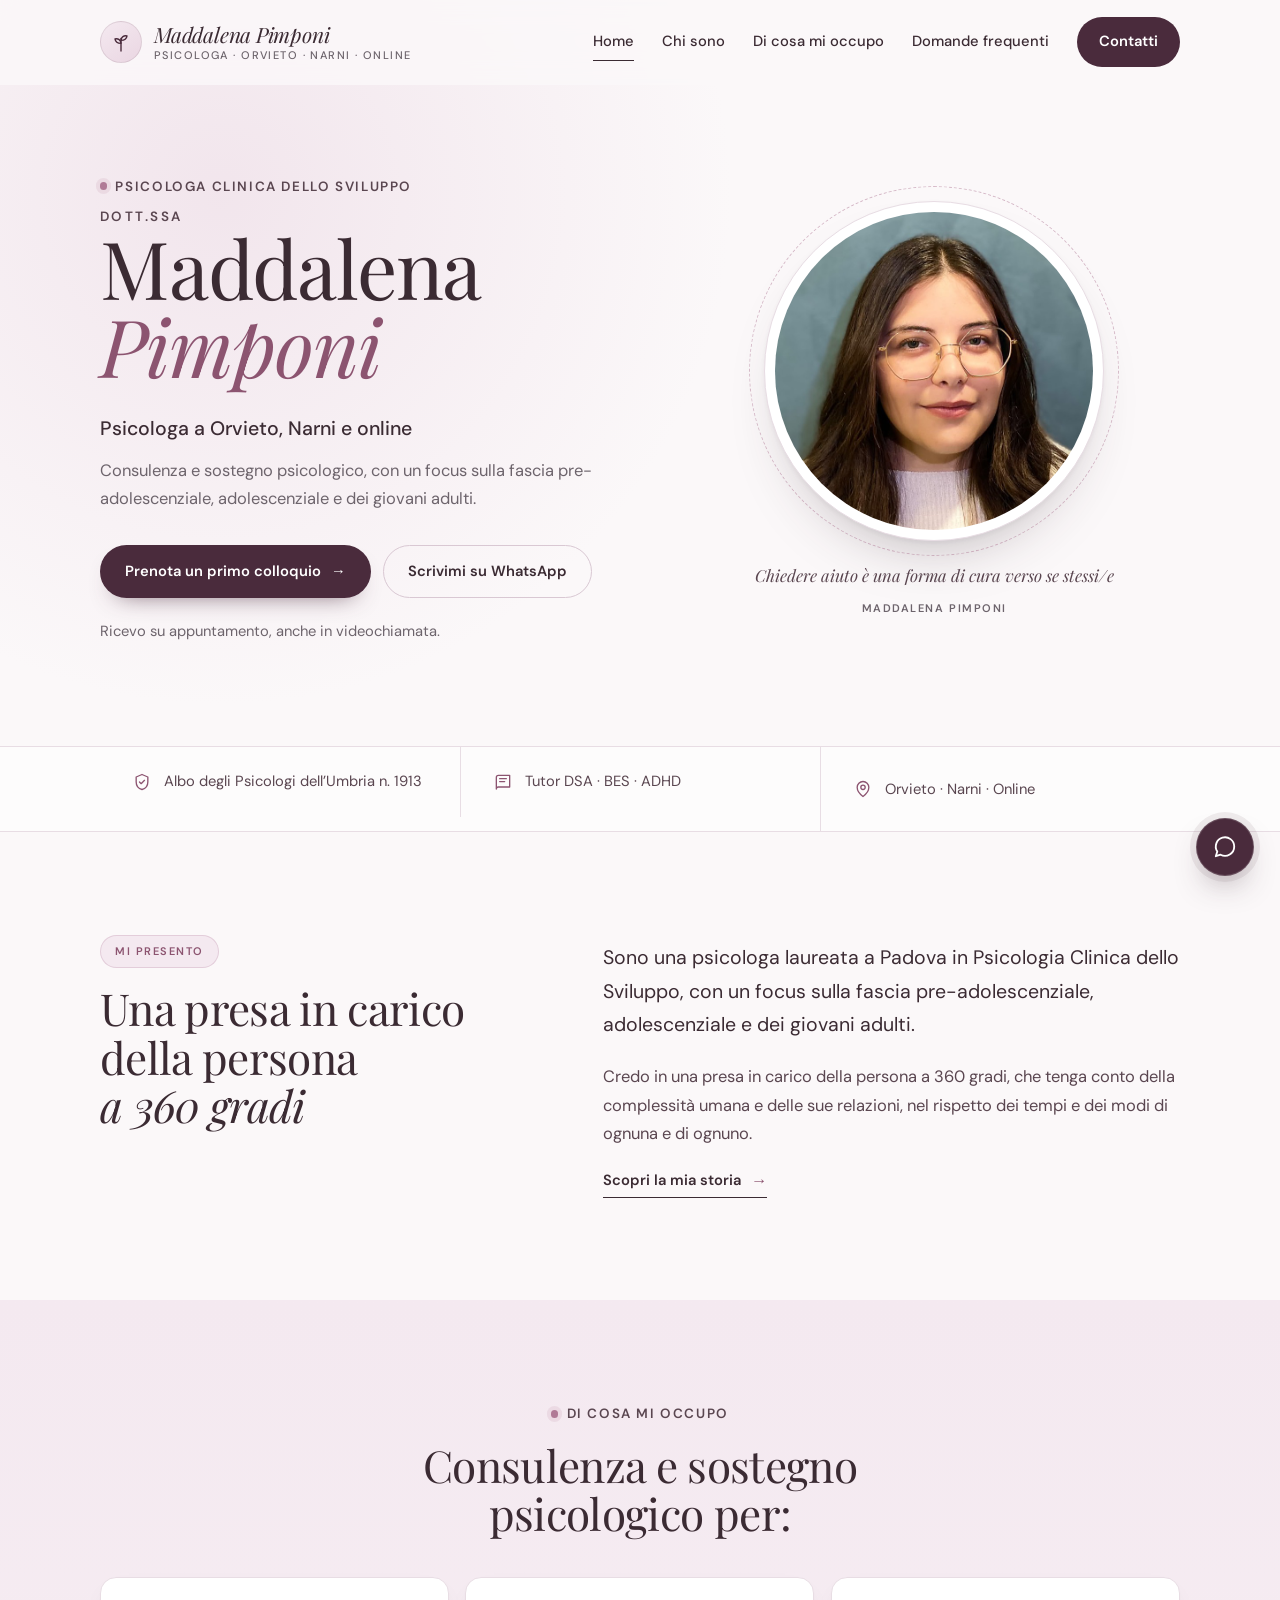
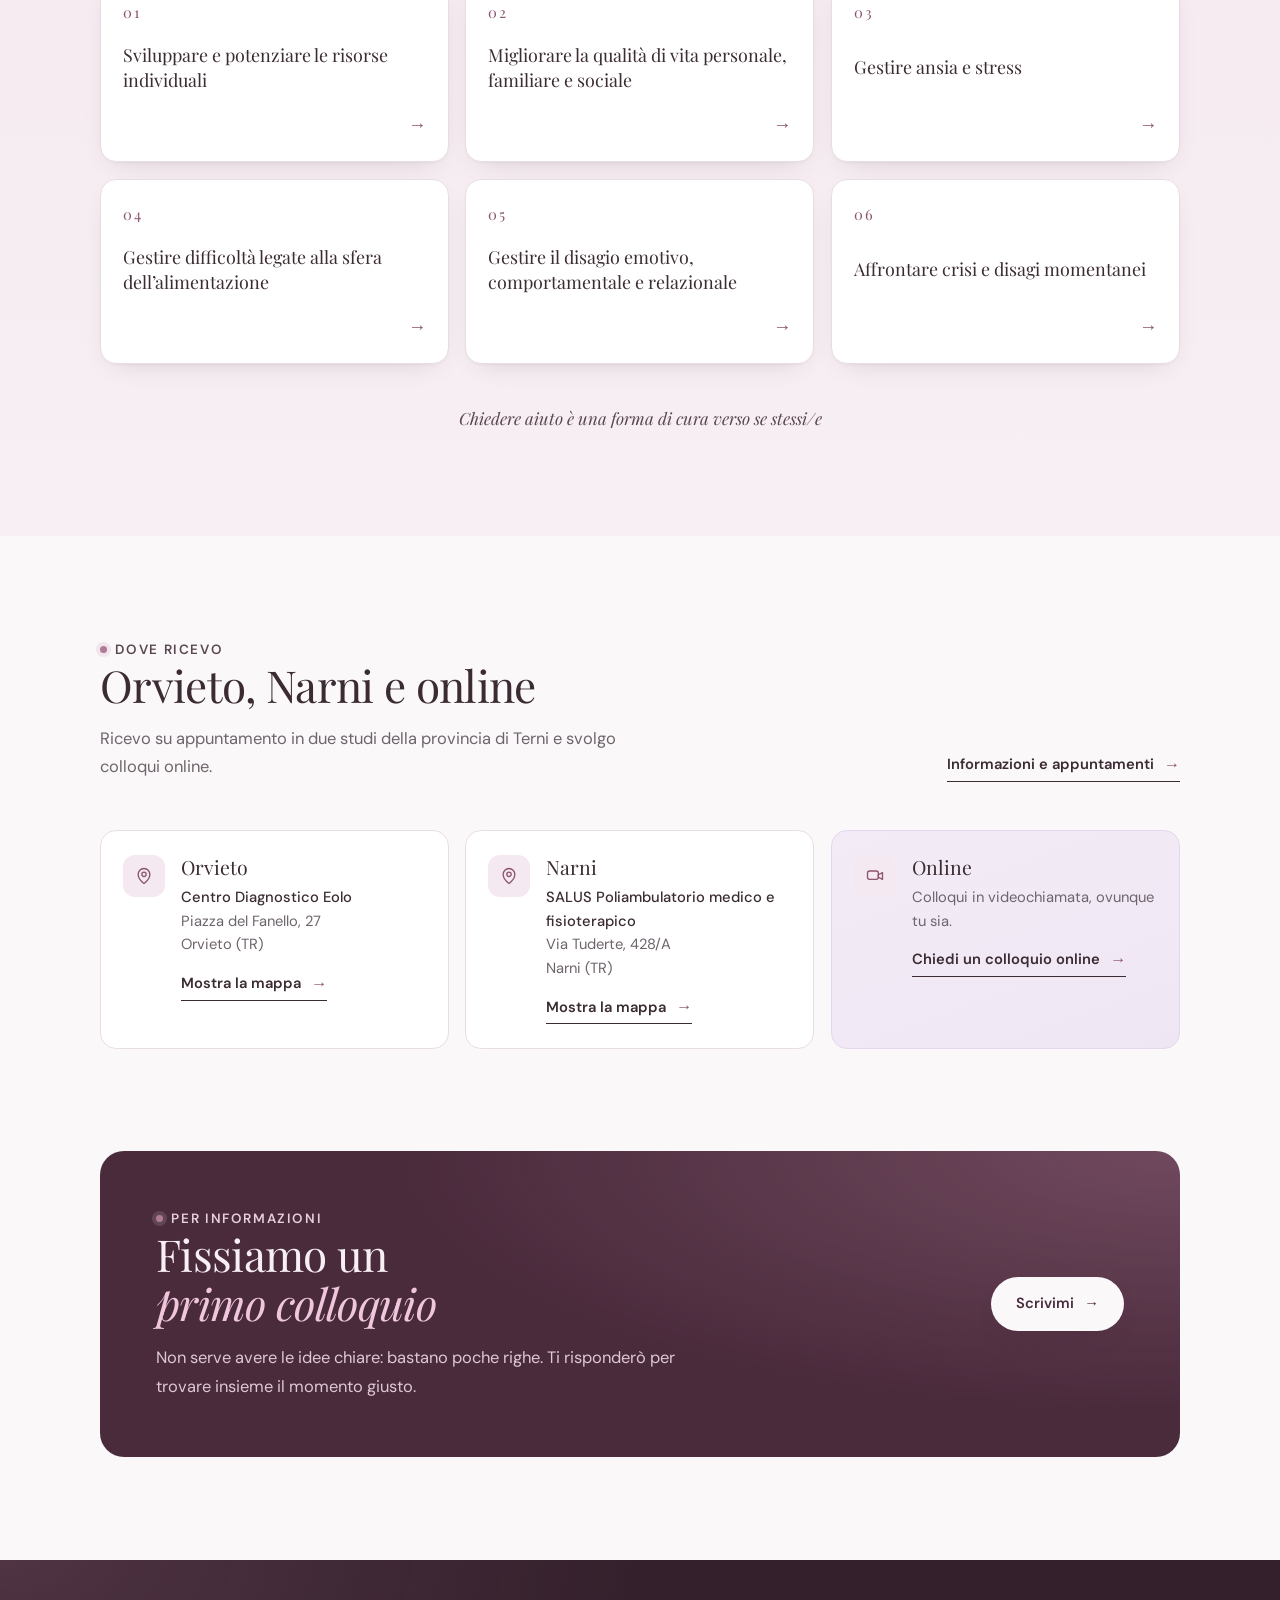
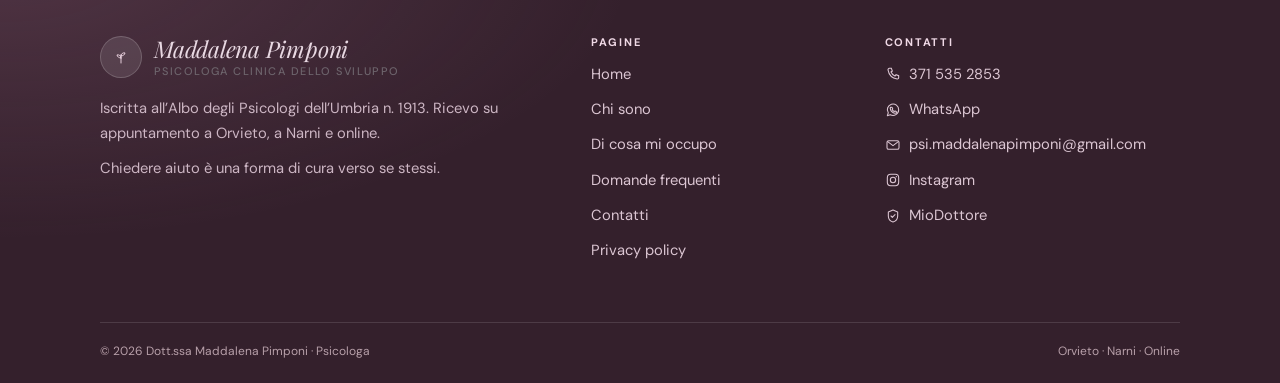
==== commit f9174de5: "Mostra gli studi nella home e rimuove la soluzione .NET orfana" ====
--- a/static/index.html
+++ b/static/index.html
@@ -167,7 +167,32 @@
             <a class="text-link" href="./contatti/">Informazioni e appuntamenti <span aria-hidden="true">→</span></a>
         </div>
         <div class="location-grid">
-{STUDI}
+            <article class="location-card">
+                <span class="location-icon" aria-hidden="true">
+                    <svg viewBox="0 0 24 24" fill="none" stroke="currentColor" stroke-width="1.6" stroke-linecap="round" stroke-linejoin="round">
+                        <path d="M12 21s7-5.1 7-11a7 7 0 1 0-14 0c0 5.9 7 11 7 11Z" />
+                        <circle cx="12" cy="10" r="2.6" />
+                    </svg>
+                </span>
+                <div>
+                    <h3>Orvieto</h3>
+                    <p><strong>Centro Diagnostico Eolo</strong><br />Piazza del Fanello, 27<br />Orvieto (TR)</p>
+                    <a class="text-link" href="https://www.google.com/maps/search/?api=1&query=Piazza%20del%20Fanello%2C%2027%2C%20Orvieto%20%28TR%29" target="_blank" rel="noopener noreferrer">Mostra la mappa <span aria-hidden="true">→</span></a>
+                </div>
+            </article>
+            <article class="location-card">
+                <span class="location-icon" aria-hidden="true">
+                    <svg viewBox="0 0 24 24" fill="none" stroke="currentColor" stroke-width="1.6" stroke-linecap="round" stroke-linejoin="round">
+                        <path d="M12 21s7-5.1 7-11a7 7 0 1 0-14 0c0 5.9 7 11 7 11Z" />
+                        <circle cx="12" cy="10" r="2.6" />
+                    </svg>
+                </span>
+                <div>
+                    <h3>Narni</h3>
+                    <p><strong>SALUS Poliambulatorio medico e fisioterapico</strong><br />Via Tuderte, 428/A<br />Narni (TR)</p>
+                    <a class="text-link" href="https://www.google.com/maps/search/?api=1&query=Via%20Tuderte%2C%20428/A%2C%20Narni%20%28TR%29" target="_blank" rel="noopener noreferrer">Mostra la mappa <span aria-hidden="true">→</span></a>
+                </div>
+            </article>
             <article class="location-card location-online">
                 <span class="location-icon" aria-hidden="true">
                     <svg viewBox="0 0 24 24" fill="none" stroke="currentColor" stroke-width="1.6" stroke-linecap="round" stroke-linejoin="round" aria-hidden="true"><rect x="3" y="6" width="13" height="10" rx="2.5"/><path d="M16 10.5 21 8v8l-5-2.5V10.5Z"/></svg>
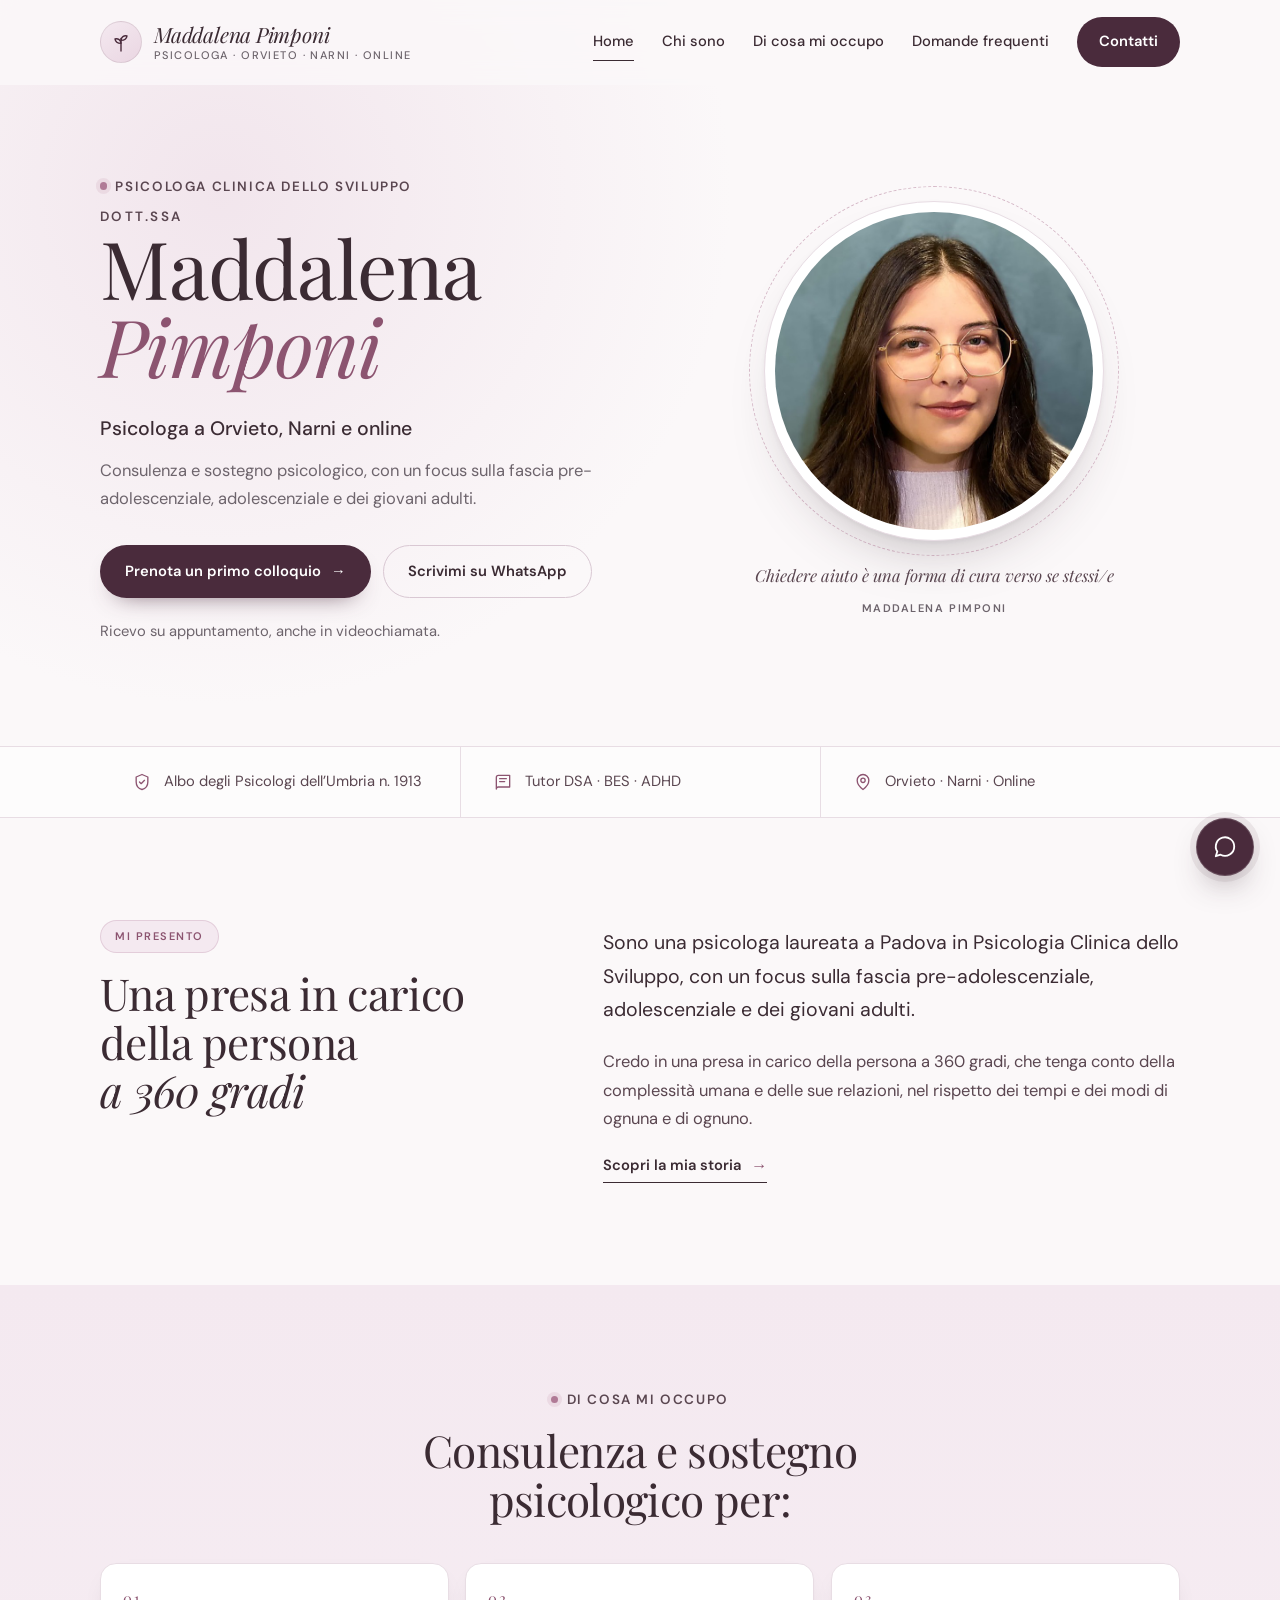
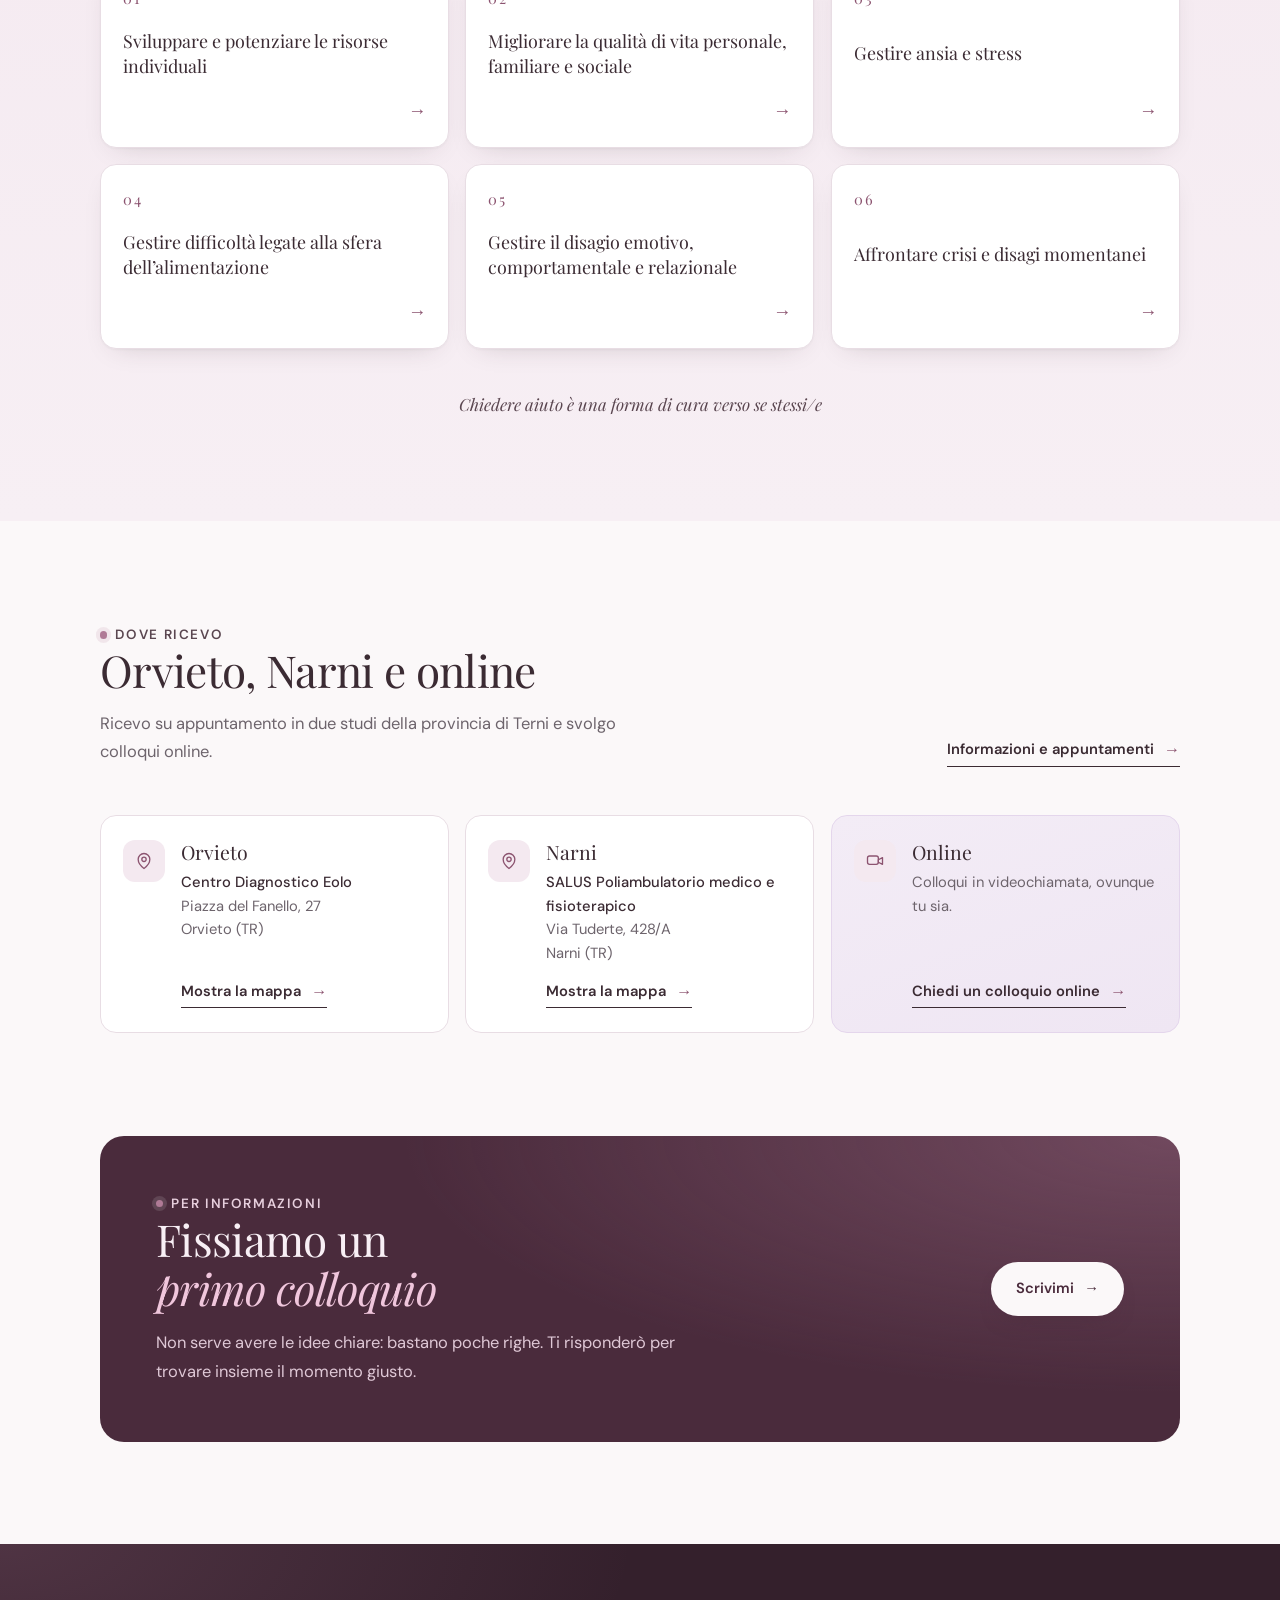
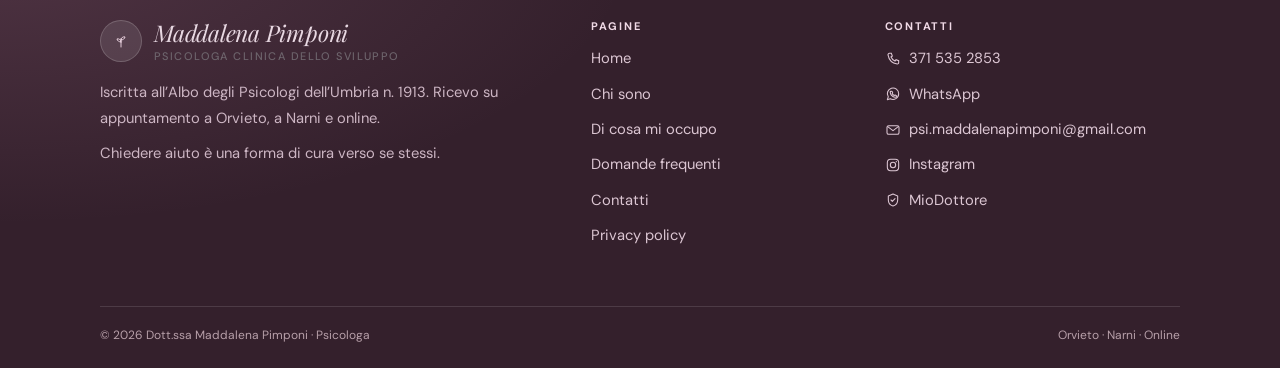
==== commit b95f3861: "Allinea la fascia di fiducia: margini uniformi e numero albo su una riga" ====
--- a/static/index.html
+++ b/static/index.html
@@ -89,7 +89,7 @@
     <div class="section-shell trust-inner">
         <p class="trust-item">
             <svg viewBox="0 0 24 24" fill="none" stroke="currentColor" stroke-width="1.6" stroke-linecap="round" stroke-linejoin="round" aria-hidden="true"><path d="M12 3 5 6v6c0 4.2 2.9 7.9 7 9 4.1-1.1 7-4.8 7-9V6l-7-3Z"/><path d="m9 12 2 2 4-4"/></svg>
-            Albo degli Psicologi dell’Umbria n. 1913
+            Albo degli Psicologi dell’Umbria n.&nbsp;1913
         </p>
         <p class="trust-item">
             <svg viewBox="0 0 24 24" fill="none" stroke="currentColor" stroke-width="1.6" stroke-linecap="round" stroke-linejoin="round" aria-hidden="true"><path d="M4 6.5A2.5 2.5 0 0 1 6.5 4H20v14H6.5A2.5 2.5 0 0 0 4 20.5v-14Z"/><path d="M8 8h8M8 11.5h6"/></svg>
--- a/static/site.css
+++ b/static/site.css
@@ -515,6 +515,7 @@
 }
 
 .trust-item {
+    margin: 0;
     padding: 22px clamp(12px, 2.5vw, 32px);
     display: flex;
     align-items: center;
@@ -676,6 +677,8 @@
     line-height: 1.6;
 }
 .location-card strong { color: var(--ink); font-weight: 500; }
+.location-card > div { display: flex; flex-direction: column; }
+.location-card > div > .text-link { margin-top: auto; align-self: flex-start; }
 .location-online { background: linear-gradient(160deg, #f3ecf6, #efe6f3); border-color: #e4d6ec; }
 
 /* ---------- CTA finale ---------- */
